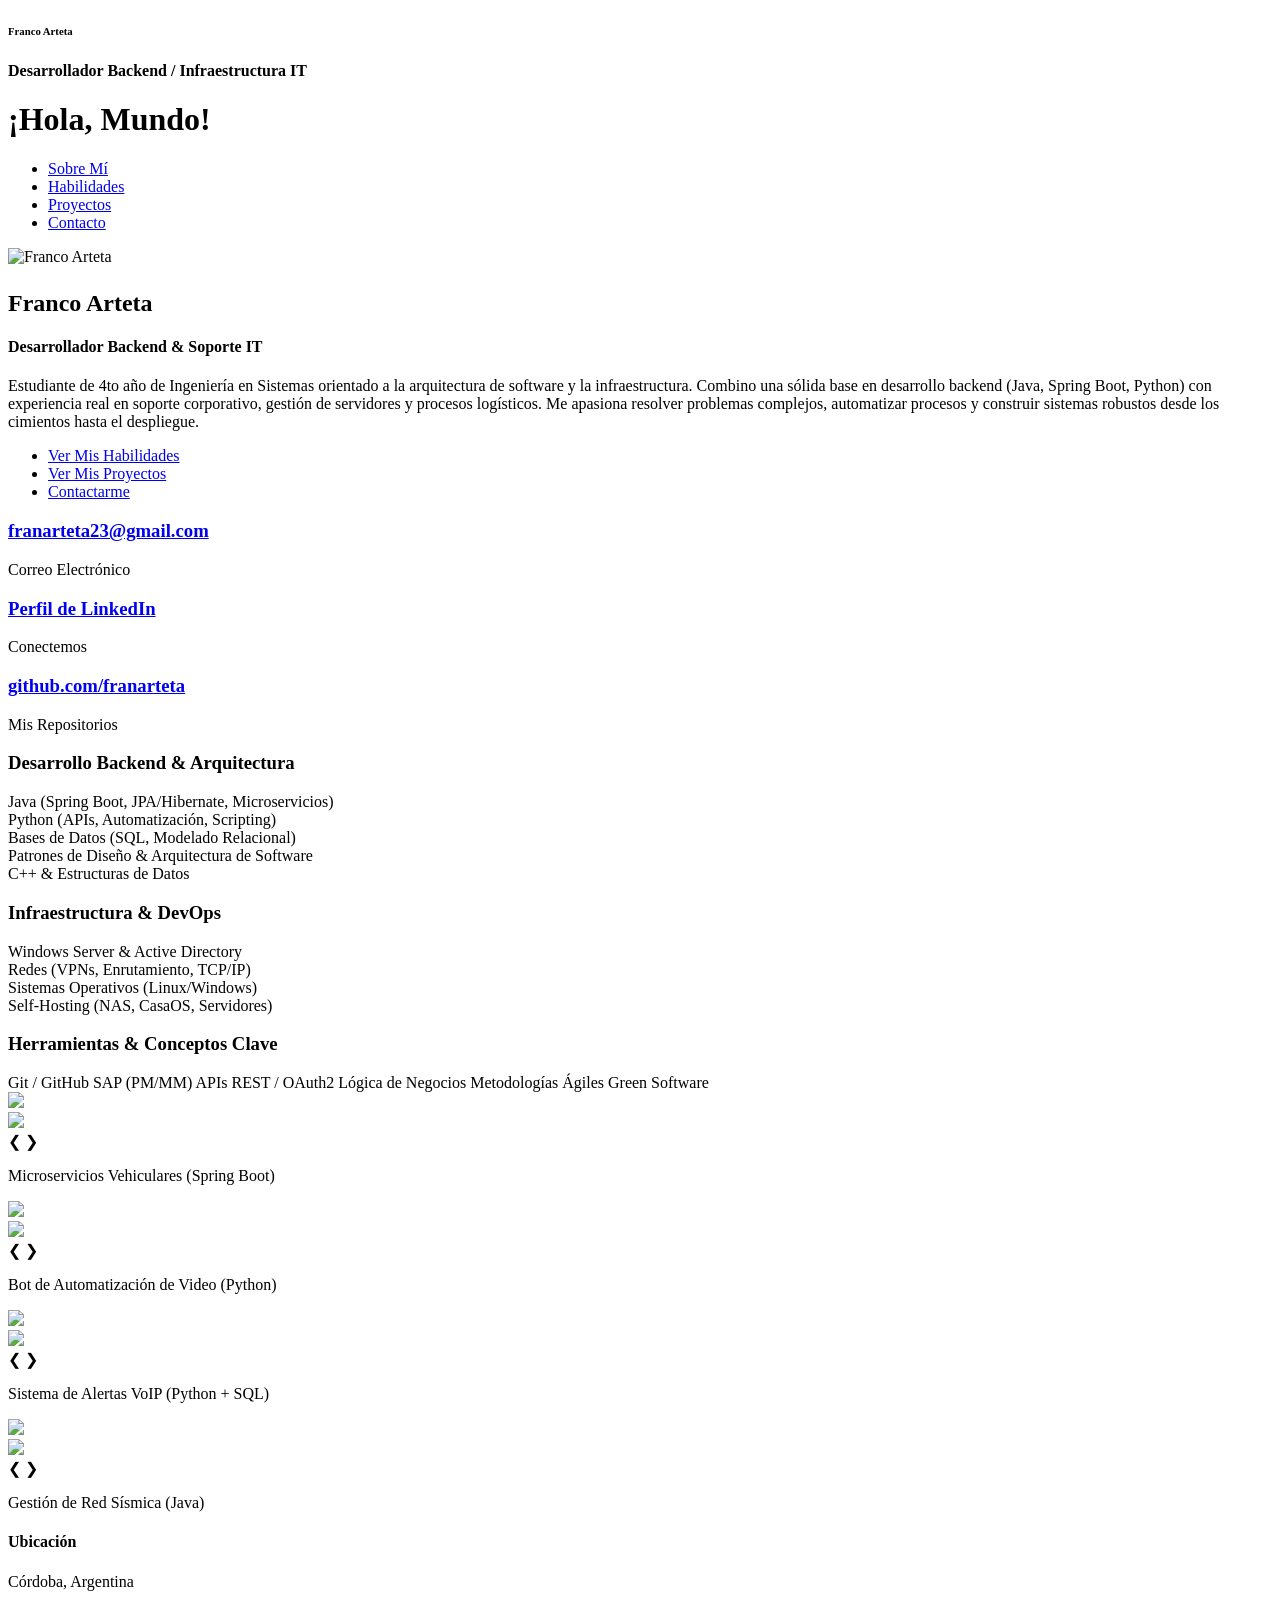
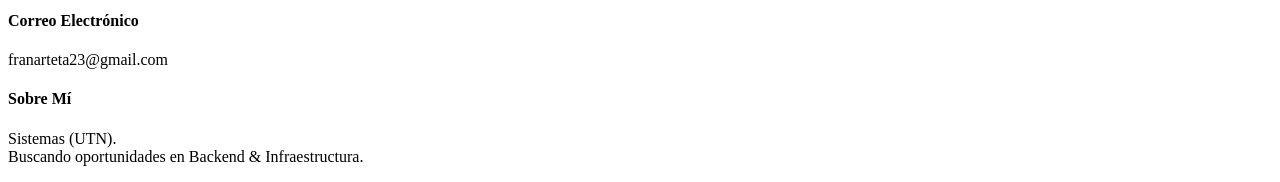
==== index.html @ 7a7f4687 "Fix HTML formatting and structure" ====
<!DOCTYPE html>
<html class="no-js" lang="es">

<head>
  <title> Franco Arteta | Desarrollador Backend & IT </title>

  <meta charset="utf-8">
  <meta http-equiv="X-UA-Compatible" content="IE=edge,chrome=1">
  <meta name="description" content="Portfolio de Franco Arteta - Desarrollador Backend & Infraestructura IT">
  <meta name="viewport" content="width=device-width">

  <link rel='shortcut icon' type='image/x-icon' href='favicon.ico' />
  <link rel="apple-touch-icon-precomposed" href="apple-touch-icon-precomposed.png">
  <link rel="apple-touch-icon-precomposed" href="apple-touch-icon-72x72-precomposed.png">
  <link rel="apple-touch-icon-precomposed" href="apple-touch-icon-114x114-precomposed.png">
  <link rel="apple-touch-icon-precomposed" href="apple-touch-icon-144x144-precomposed.png">
  <link href='https://fonts.googleapis.com/css?family=Sofia' rel='stylesheet'>
  <link href='https://fonts.googleapis.com/css?family=Amaranth' rel='stylesheet'>
  <link rel="stylesheet" href="css/normalize.min.css">
  <link rel="stylesheet" href="css/main.css">

  <script>document.write('<script src="js/vendor/jquery-1.10.1.min.js"><\/script>')</script>
  <script src="js/vendor/jquery.hashchange.min.js"></script>
  <script src="js/vendor/jquery.easytabs.min.js"></script>
  <script src="js/main.js"></script>

</head>

<body class="bg-fixed bg-1">
  <div class="main-container">
    <div class="main wrapper clearfix">

      <header id="header">
        <div id="logo">
          <h6>
            Franco Arteta
          </h6>
          <h4>
            Desarrollador Backend / Infraestructura IT
          </h4>
        </div>
      </header>

      <header id="header">
        <div id="helloworld">
          <h1>
            ¡Hola, Mundo!
          </h1>
        </div>
      </header>

      <div id="tab-container" class="tab-container">

        <ul class='etabs'>
          <li class='tab' id="tab-about">
            <a href="#about">
              <i class="icon-user"></i>
              <span>Sobre Mí</span>
            </a>
          </li>
          <li class='tab'>
            <a href="#resume">
              <i class="icon-file-text"></i>
              <span>Habilidades</span>
            </a>
          </li>
          <li class='tab'>
            <a href="#portfolio">
              <i class="icon-heart"></i>
              <span>Proyectos</span>
            </a>
          </li>
          <li class='tab'>
            <a href="#contact">
              <i class="icon-envelope"></i>
              <span>Contacto</span>
            </a>
          </li>
        </ul>

        <div id="tab-data-wrap">

          <div id="about">
            <section class="clearfix">
              <div class="g2">
                <div class="photo">
                  <img src="./images/my.jpg" alt="Franco Arteta">
                </div>
                <div class="info">
                  <h2>
                    <p></p>
                    Franco Arteta
                  </h2>
                  <h4>
                    Desarrollador Backend & Soporte IT
                  </h4>
                  <p>
                    Estudiante de 4to año de Ingeniería en Sistemas orientado a la arquitectura de software y la infraestructura. Combino una sólida base en desarrollo backend (Java, Spring Boot, Python) con experiencia real en soporte corporativo, gestión de servidores y procesos logísticos. Me apasiona resolver problemas complejos, automatizar procesos y construir sistemas robustos desde los cimientos hasta el despliegue.
                  </p>
                </div>
              </div>

              <div class="g1">
                <div class="main-links sidebar">
                  <ul>
                    <li><a href="#resume">Ver Mis Habilidades</a></li>
                    <li><a href="#portfolio">Ver Mis Proyectos</a></li>
                    <li><a href="#contact">Contactarme</a></li>
                  </ul>
                </div>
              </div>
              <div class="break"></div>
              
              <div class="contact-info">
                <div class="g1">
                  <div class="item-box clearfix">
                    <i class="icon-envelope"></i>
                    <div class="item-data">
                      <h3><a href="mailto:franarteta23@gmail.com">franarteta23@gmail.com</a></h3>
                      <p>Correo Electrónico</p>
                    </div>
                  </div>
                </div>
                <div class="g1">
                  <div class="item-box clearfix">
                    <i class="icon-linkedin"></i>
                    <div class="item-data">
                      <h3><a href="https://linkedin.com/in/TU_USUARIO_DE_LINKEDIN" target="_blank">Perfil de LinkedIn</a></h3>
                      <p>Conectemos</p>
                    </div>
                  </div>
                </div>
                <div class="g1">
                  <div class="item-box clearfix">
                    <i class="icon-github"></i>
                    <div class="item-data">
                      <h3><a href="https://github.com/franarteta" target="_blank">github.com/franarteta</a></h3>
                      <p>Mis Repositorios</p>
                    </div>
                  </div>
                </div>
              </div>
            </section>
          </div>

          <div id="resume">
            <section class="clearfix">
              <div class="g2">
                <h3>Desarrollo Backend & Arquitectura</h3>
                <div class="meter emerald"><span style="width: 90%"><span>Java (Spring Boot, JPA/Hibernate, Microservicios)</span></span></div>
                <div class="meter emerald"><span style="width: 85%"><span>Python (APIs, Automatización, Scripting)</span></span></div>
                <div class="meter emerald"><span style="width: 85%"><span>Bases de Datos (SQL, Modelado Relacional)</span></span></div>
                <div class="meter emerald"><span style="width: 75%"><span>Patrones de Diseño & Arquitectura de Software</span></span></div>
                <div class="meter emerald"><span style="width: 65%"><span>C++ & Estructuras de Datos</span></span></div>
                <div class="break"></div>
              </div>

              <div class="g1">
                <h3>Infraestructura & DevOps</h3>
                <div class="meter emerald"><span style="width: 85%"><span>Windows Server & Active Directory</span></span></div>
                <div class="meter emerald"><span style="width: 80%"><span>Redes (VPNs, Enrutamiento, TCP/IP)</span></span></div>
                <div class="meter emerald"><span style="width: 80%"><span>Sistemas Operativos (Linux/Windows)</span></span></div>
                <div class="meter emerald"><span style="width: 75%"><span>Self-Hosting (NAS, CasaOS, Servidores)</span></span></div>
              </div>

              <div class="g2">
                <h3>Herramientas & Conceptos Clave</h3>
                <span class="label label-info">Git / GitHub</span>
                <span class="label label-info">SAP (PM/MM)</span>
                <span class="label label-info">APIs REST / OAuth2</span>
                <span class="label label-info">Lógica de Negocios</span>
                <span class="label label-info">Metodologías Ágiles</span>
                <span class="label label-info">Green Software</span>
              </div>
            </section>
          </div>

          <div id="portfolio">
            <section class="clearfix">
              <div class="project-section" style="grid-template-columns: auto auto; grid-gap: 2rem;">
                
                <div class="project-container" style="max-width: 100%;">
                  <div class="slideshow-container" id="slideshow1">
                    <a href="LINK_A_TU_REPO_VEHICULAR" target="_blank">
                      <div class="mySlides1 fade">
                        <img src="./images/proyecto1_img1.jpg" style="width:100%">
                      </div>
                      <div class="mySlides1 fade">
                        <img src="./images/proyecto1_img2.jpg" style="width:100%">
                      </div>
                    </a>
                    <a class="prev" onclick="plusSlides(-1, 0)">&#10094;</a>
                    <a class="next" onclick="plusSlides(1, 0)">&#10095;</a>
                  </div>
                  <p class="project-title">Microservicios Vehiculares (Spring Boot)</p>
                </div>

                <div class="project-container" style="max-width: 100%;">
                  <div class="slideshow-container" id="slideshow2">
                    <a href="LINK_A_TU_REPO_BOT_VIDEOS" target="_blank">
                      <div class="mySlides2 fade">
                        <img src="./images/proyecto2_img1.jpg" style="width:100%">
                      </div>
                      <div class="mySlides2 fade">
                        <img src="./images/proyecto2_img2.jpg" style="width:100%">
                      </div>
                    </a>
                    <a class="prev" onclick="plusSlides(-1, 1)">&#10094;</a>
                    <a class="next" onclick="plusSlides(1, 1)">&#10095;</a>
                  </div>
                  <p class="project-title">Bot de Automatización de Video (Python)</p>
                </div>

                <div class="project-container" style="max-width: 100%;">
                  <div class="slideshow-container" id="slideshow3">
                    <a href="LINK_A_TU_REPO_VOIP" target="_blank">
                      <div class="mySlides3 fade">
                        <img src="./images/proyecto3_img1.jpg" style="width:100%">
                      </div>
                      <div class="mySlides3 fade">
                        <img src="./images/proyecto3_img2.jpg" style="width:100%">
                      </div>
                    </a>
                    <a class="prev" onclick="plusSlides(-1, 2)">&#10094;</a>
                    <a class="next" onclick="plusSlides(1, 2)">&#10095;</a>
                  </div>
                  <p class="project-title">Sistema de Alertas VoIP (Python + SQL)</p>
                </div>

                <div class="project-container" style="max-width: 100%;">
                  <div class="slideshow-container" id="slideshow4">
                    <a href="LINK_A_TU_REPO_SISMICO" target="_blank">
                      <div class="mySlides4 fade">
                        <img src="./images/proyecto4_img1.jpg" style="width:100%">
                      </div>
                      <div class="mySlides4 fade">
                        <img src="./images/proyecto4_img2.jpg" style="width:100%">
                      </div>
                    </a>
                    <a class="prev" onclick="plusSlides(-1, 3)">&#10094;</a>
                    <a class="next" onclick="plusSlides(1, 3)">&#10095;</a>
                  </div>
                  <p class="project-title">Gestión de Red Sísmica (Java)</p>
                </div>

              </div>
            </section>
          </div>

          <div id="contact">
            <section class="clearfix">
              <div class="g1">
                <div class="sny-icon-box">
                  <div class="sny-icon">
                    <i class="icon-globe"></i>
                  </div>
                  <div class="sny-icon-content">
                    <h4>Ubicación</h4>
                    <p>Córdoba, Argentina</p>
                  </div>
                </div>
              </div>
              <div class="g1">
                <div class="sny-icon-box">
                  <div class="sny-icon">
                    <i class="icon-phone"></i>
                  </div>
                  <div class="sny-icon-content">
                    <h4>Correo Electrónico</h4>
                    <p>franarteta23@gmail.com</p>
                  </div>
                </div>
              </div>
              <div class="g1">
                <div class="sny-icon-box">
                  <div class="sny-icon">
                    <i class="icon-user"></i>
                  </div>
                  <div class="sny-icon-content">
                    <h4>Sobre Mí</h4>
                    <p>Sistemas (UTN).<br/>Buscando oportunidades en Backend & Infraestructura.</p>
                  </div>
                </div>
              </div>
              <div class="break"></div>
            </section>
          </div>

        </div>
      </div>
</body>

</html>
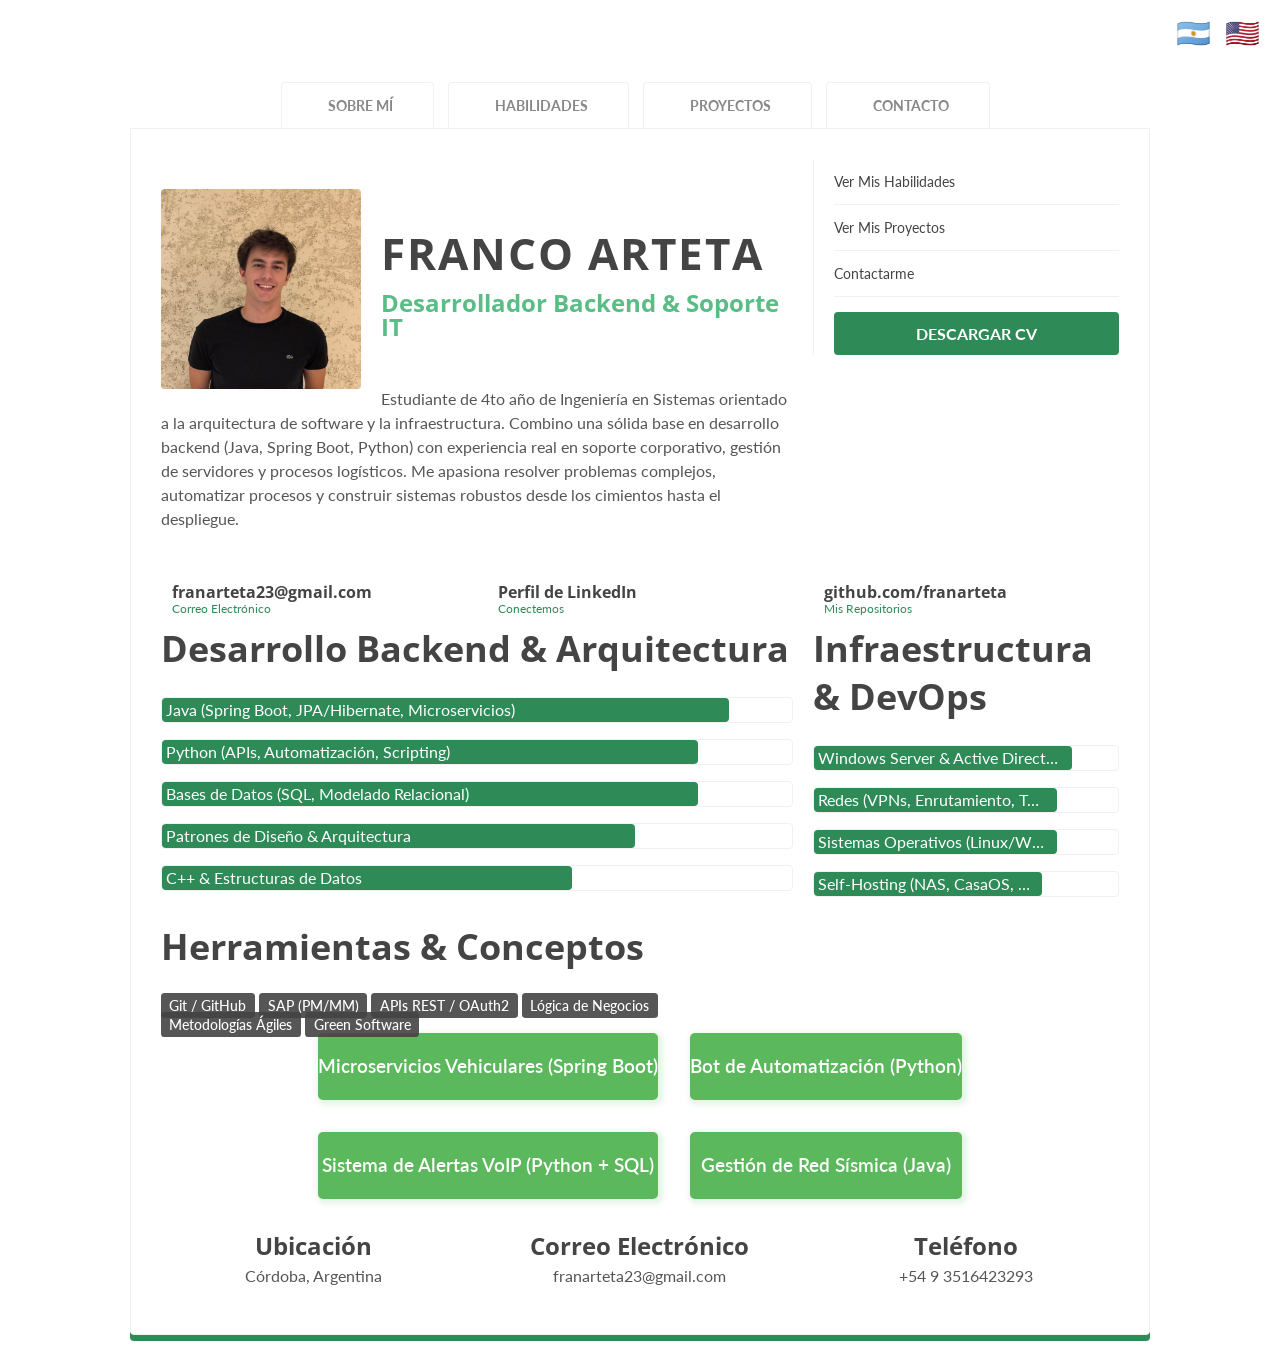
==== commit 03a0dcf8: "adding things" ====
--- a/index.html
+++ b/index.html
@@ -1,8 +1,8 @@
 <!DOCTYPE html>
-<html class="no-js" lang="es">
+<html class="no-js">
 
 <head>
-  <title> Franco Arteta | Desarrollador Backend & IT </title>
+  <title> Franco Arteta | Backend Developer </title>
 
   <meta charset="utf-8">
   <meta http-equiv="X-UA-Compatible" content="IE=edge,chrome=1">
@@ -10,10 +10,6 @@
   <meta name="viewport" content="width=device-width">
 
   <link rel='shortcut icon' type='image/x-icon' href='favicon.ico' />
-  <link rel="apple-touch-icon-precomposed" href="apple-touch-icon-precomposed.png">
-  <link rel="apple-touch-icon-precomposed" href="apple-touch-icon-72x72-precomposed.png">
-  <link rel="apple-touch-icon-precomposed" href="apple-touch-icon-114x114-precomposed.png">
-  <link rel="apple-touch-icon-precomposed" href="apple-touch-icon-144x144-precomposed.png">
   <link href='https://fonts.googleapis.com/css?family=Sofia' rel='stylesheet'>
   <link href='https://fonts.googleapis.com/css?family=Amaranth' rel='stylesheet'>
   <link rel="stylesheet" href="css/normalize.min.css">
@@ -24,19 +20,73 @@
   <script src="js/vendor/jquery.easytabs.min.js"></script>
   <script src="js/main.js"></script>
 
+  <style>
+    /* Ocultar el idioma inactivo */
+    .lang-en .es { display: none !important; }
+    .lang-es .en { display: none !important; }
+    
+    /* Selector de Idioma */
+    .lang-switcher {
+      position: absolute;
+      top: 15px;
+      right: 20px;
+      z-index: 1000;
+    }
+    .lang-switcher button {
+      background: none;
+      border: none;
+      font-size: 28px;
+      cursor: pointer;
+      margin-left: 10px;
+      transition: transform 0.2s;
+    }
+    .lang-switcher button:hover { transform: scale(1.2); }
+
+    /* Arreglo para textos largos en las barras de progreso */
+    .meter { height: 26px; }
+    .meter > span > span {
+      display: block;
+      white-space: nowrap;
+      overflow: hidden;
+      text-overflow: ellipsis;
+      padding-right: 10px;
+      line-height: 1.5;
+    }
+
+    /* Botón Descargar CV */
+    .btn-cv {
+      display: block;
+      background-color: #2E8B57;
+      color: white !important;
+      text-align: center;
+      padding: 12px;
+      margin-top: 15px;
+      border-radius: 4px;
+      font-weight: bold;
+      text-transform: uppercase;
+      text-decoration: none;
+      transition: background-color 0.3s;
+    }
+    .btn-cv:hover { background-color: #1f613c; }
+  </style>
 </head>
 
-<body class="bg-fixed bg-1">
+<body class="bg-fixed bg-1 lang-es">
+  
+  <div class="lang-switcher">
+    <button onclick="setLang('es')" title="Español">🇦🇷</button>
+    <button onclick="setLang('en')" title="English">🇺🇸</button>
+  </div>
+
   <div class="main-container">
     <div class="main wrapper clearfix">
 
       <header id="header">
         <div id="logo">
-          <h6>
-            Franco Arteta
-          </h6>
+          <h6>Franco Arteta</h6>
           <h4>
-            Desarrollador Backend / Infraestructura IT
+            <span class="es">Desarrollador Backend / Infraestructura IT</span>
+            <span class="en">Backend Developer / IT Infrastructure</span>
           </h4>
         </div>
       </header>
@@ -44,42 +94,37 @@
       <header id="header">
         <div id="helloworld">
           <h1>
-            ¡Hola, Mundo!
+            <span class="es">¡Hola, Mundo!</span>
+            <span class="en">Hello, World!</span>
           </h1>
         </div>
       </header>
 
       <div id="tab-container" class="tab-container">
-
         <ul class='etabs'>
           <li class='tab' id="tab-about">
-            <a href="#about">
-              <i class="icon-user"></i>
-              <span>Sobre Mí</span>
+            <a href="#about"><i class="icon-user"></i> 
+              <span class="es">Sobre Mí</span><span class="en">About Me</span>
             </a>
           </li>
           <li class='tab'>
-            <a href="#resume">
-              <i class="icon-file-text"></i>
-              <span>Habilidades</span>
+            <a href="#resume"><i class="icon-file-text"></i> 
+              <span class="es">Habilidades</span><span class="en">Skills</span>
             </a>
           </li>
           <li class='tab'>
-            <a href="#portfolio">
-              <i class="icon-heart"></i>
-              <span>Proyectos</span>
+            <a href="#portfolio"><i class="icon-heart"></i> 
+              <span class="es">Proyectos</span><span class="en">Projects</span>
             </a>
           </li>
           <li class='tab'>
-            <a href="#contact">
-              <i class="icon-envelope"></i>
-              <span>Contacto</span>
+            <a href="#contact"><i class="icon-envelope"></i> 
+              <span class="es">Contacto</span><span class="en">Contact</span>
             </a>
           </li>
         </ul>
 
         <div id="tab-data-wrap">
-
           <div id="about">
             <section class="clearfix">
               <div class="g2">
@@ -87,26 +132,29 @@
                   <img src="./images/my.jpg" alt="Franco Arteta">
                 </div>
                 <div class="info">
-                  <h2>
-                    <p></p>
-                    Franco Arteta
-                  </h2>
+                  <h2><p></p>Franco Arteta</h2>
                   <h4>
-                    Desarrollador Backend & Soporte IT
+                    <span class="es">Desarrollador Backend & Soporte IT</span>
+                    <span class="en">Backend Developer & IT Support</span>
                   </h4>
-                  <p>
-                    Estudiante de 4to año de Ingeniería en Sistemas orientado a la arquitectura de software y la infraestructura. Combino una sólida base en desarrollo backend (Java, Spring Boot, Python) con experiencia real en soporte corporativo, gestión de servidores y procesos logísticos. Me apasiona resolver problemas complejos, automatizar procesos y construir sistemas robustos desde los cimientos hasta el despliegue.
-                  </p>
+                  <p class="es">Estudiante de 4to año de Ingeniería en Sistemas orientado a la arquitectura de software y la infraestructura. Combino una sólida base en desarrollo backend (Java, Spring Boot, Python) con experiencia real en soporte corporativo, gestión de servidores y procesos logísticos. Me apasiona resolver problemas complejos, automatizar procesos y construir sistemas robustos desde los cimientos hasta el despliegue.</p>
+                  <p class="en">4th-year Information Systems Engineering student focused on software architecture and infrastructure. I combine a solid foundation in backend development (Java, Spring Boot, Python) with real-world experience in corporate support, server management, and logistics processes. I am passionate about solving complex problems, automating workflows, and building robust systems from the ground up to deployment.</p>
                 </div>
               </div>
 
               <div class="g1">
                 <div class="main-links sidebar">
                   <ul>
-                    <li><a href="#resume">Ver Mis Habilidades</a></li>
-                    <li><a href="#portfolio">Ver Mis Proyectos</a></li>
-                    <li><a href="#contact">Contactarme</a></li>
+                    <li><a href="#resume"><span class="es">Ver Mis Habilidades</span><span class="en">View My Skills</span></a></li>
+                    <li><a href="#portfolio"><span class="es">Ver Mis Proyectos</span><span class="en">View My Projects</span></a></li>
+                    <li><a href="#contact"><span class="es">Contactarme</span><span class="en">Contact Me</span></a></li>
                   </ul>
+                  <a href="./CV_Franco_Arteta_Spanish.pdf" target="_blank" class="btn-cv es">
+                    Descargar CV
+                  </a>
+                  <a href="./CV_Franco_Arteta_English.pdf" target="_blank" class="btn-cv en">
+                    Download CV
+                  </a>
                 </div>
               </div>
               <div class="break"></div>
@@ -117,7 +165,7 @@
                     <i class="icon-envelope"></i>
                     <div class="item-data">
                       <h3><a href="mailto:franarteta23@gmail.com">franarteta23@gmail.com</a></h3>
-                      <p>Correo Electrónico</p>
+                      <p><span class="es">Correo Electrónico</span><span class="en">Email Address</span></p>
                     </div>
                   </div>
                 </div>
@@ -125,8 +173,8 @@
                   <div class="item-box clearfix">
                     <i class="icon-linkedin"></i>
                     <div class="item-data">
-                      <h3><a href="https://linkedin.com/in/TU_USUARIO_DE_LINKEDIN" target="_blank">Perfil de LinkedIn</a></h3>
-                      <p>Conectemos</p>
+                      <h3><a href="https://www.linkedin.com/in/franco-mart%C3%ADn-arteta-42b409326/" target="_blank"><span class="es">Perfil de LinkedIn</span><span class="en">LinkedIn Profile</span></a></h3>
+                      <p><span class="es">Conectemos</span><span class="en">Let's Connect</span></p>
                     </div>
                   </div>
                 </div>
@@ -135,7 +183,7 @@
                     <i class="icon-github"></i>
                     <div class="item-data">
                       <h3><a href="https://github.com/franarteta" target="_blank">github.com/franarteta</a></h3>
-                      <p>Mis Repositorios</p>
+                      <p><span class="es">Mis Repositorios</span><span class="en">My Repositories</span></p>
                     </div>
                   </div>
                 </div>
@@ -146,30 +194,30 @@
           <div id="resume">
             <section class="clearfix">
               <div class="g2">
-                <h3>Desarrollo Backend & Arquitectura</h3>
+                <h3><span class="es">Desarrollo Backend & Arquitectura</span><span class="en">Backend Dev & Architecture</span></h3>
                 <div class="meter emerald"><span style="width: 90%"><span>Java (Spring Boot, JPA/Hibernate, Microservicios)</span></span></div>
                 <div class="meter emerald"><span style="width: 85%"><span>Python (APIs, Automatización, Scripting)</span></span></div>
-                <div class="meter emerald"><span style="width: 85%"><span>Bases de Datos (SQL, Modelado Relacional)</span></span></div>
-                <div class="meter emerald"><span style="width: 75%"><span>Patrones de Diseño & Arquitectura de Software</span></span></div>
-                <div class="meter emerald"><span style="width: 65%"><span>C++ & Estructuras de Datos</span></span></div>
+                <div class="meter emerald"><span style="width: 85%"><span><span class="es">Bases de Datos (SQL, Modelado Relacional)</span><span class="en">Databases (SQL, Relational Modeling)</span></span></span></div>
+                <div class="meter emerald"><span style="width: 75%"><span><span class="es">Patrones de Diseño & Arquitectura</span><span class="en">Design Patterns & Architecture</span></span></span></div>
+                <div class="meter emerald"><span style="width: 65%"><span><span class="es">C++ & Estructuras de Datos</span><span class="en">C++ & Data Structures</span></span></span></div>
                 <div class="break"></div>
               </div>
 
               <div class="g1">
-                <h3>Infraestructura & DevOps</h3>
+                <h3><span class="es">Infraestructura & DevOps</span><span class="en">Infrastructure & DevOps</span></h3>
                 <div class="meter emerald"><span style="width: 85%"><span>Windows Server & Active Directory</span></span></div>
-                <div class="meter emerald"><span style="width: 80%"><span>Redes (VPNs, Enrutamiento, TCP/IP)</span></span></div>
-                <div class="meter emerald"><span style="width: 80%"><span>Sistemas Operativos (Linux/Windows)</span></span></div>
-                <div class="meter emerald"><span style="width: 75%"><span>Self-Hosting (NAS, CasaOS, Servidores)</span></span></div>
+                <div class="meter emerald"><span style="width: 80%"><span><span class="es">Redes (VPNs, Enrutamiento, TCP/IP)</span><span class="en">Networks (VPNs, Routing, TCP/IP)</span></span></span></div>
+                <div class="meter emerald"><span style="width: 80%"><span><span class="es">Sistemas Operativos (Linux/Windows)</span><span class="en">Operating Systems (Linux/Windows)</span></span></span></div>
+                <div class="meter emerald"><span style="width: 75%"><span>Self-Hosting (NAS, CasaOS, Servers)</span></span></div>
               </div>
 
               <div class="g2">
-                <h3>Herramientas & Conceptos Clave</h3>
+                <h3><span class="es">Herramientas & Conceptos</span><span class="en">Tools & Core Concepts</span></h3>
                 <span class="label label-info">Git / GitHub</span>
                 <span class="label label-info">SAP (PM/MM)</span>
                 <span class="label label-info">APIs REST / OAuth2</span>
-                <span class="label label-info">Lógica de Negocios</span>
-                <span class="label label-info">Metodologías Ágiles</span>
+                <span class="label label-info"><span class="es">Lógica de Negocios</span><span class="en">Business Logic</span></span>
+                <span class="label label-info"><span class="es">Metodologías Ágiles</span><span class="en">Agile Methods</span></span>
                 <span class="label label-info">Green Software</span>
               </div>
             </section>
@@ -182,65 +230,37 @@
                 <div class="project-container" style="max-width: 100%;">
                   <div class="slideshow-container" id="slideshow1">
                     <a href="LINK_A_TU_REPO_VEHICULAR" target="_blank">
-                      <div class="mySlides1 fade">
-                        <img src="./images/proyecto1_img1.jpg" style="width:100%">
-                      </div>
-                      <div class="mySlides1 fade">
-                        <img src="./images/proyecto1_img2.jpg" style="width:100%">
-                      </div>
+                      <div class="mySlides1 fade"><img src="./images/floor.jpg" style="width:100%"></div>
                     </a>
-                    <a class="prev" onclick="plusSlides(-1, 0)">&#10094;</a>
-                    <a class="next" onclick="plusSlides(1, 0)">&#10095;</a>
-                  </div>
-                  <p class="project-title">Microservicios Vehiculares (Spring Boot)</p>
+                  </div>
+                  <p class="project-title"><span class="es">Microservicios Vehiculares (Spring Boot)</span><span class="en">Vehicle Microservices (Spring Boot)</span></p>
                 </div>
 
                 <div class="project-container" style="max-width: 100%;">
                   <div class="slideshow-container" id="slideshow2">
                     <a href="LINK_A_TU_REPO_BOT_VIDEOS" target="_blank">
-                      <div class="mySlides2 fade">
-                        <img src="./images/proyecto2_img1.jpg" style="width:100%">
-                      </div>
-                      <div class="mySlides2 fade">
-                        <img src="./images/proyecto2_img2.jpg" style="width:100%">
-                      </div>
+                      <div class="mySlides2 fade"><img src="https://images.unsplash.com/photo-1526374965328-7f61d4dc18c5?q=80&w=1080&auto=format&fit=crop" style="width:100%" alt="Python API Image"></div>
                     </a>
-                    <a class="prev" onclick="plusSlides(-1, 1)">&#10094;</a>
-                    <a class="next" onclick="plusSlides(1, 1)">&#10095;</a>
-                  </div>
-                  <p class="project-title">Bot de Automatización de Video (Python)</p>
+                  </div>
+                  <p class="project-title"><span class="es">Bot de Automatización (Python)</span><span class="en">Video Automation Bot (Python)</span></p>
                 </div>
 
                 <div class="project-container" style="max-width: 100%;">
                   <div class="slideshow-container" id="slideshow3">
                     <a href="LINK_A_TU_REPO_VOIP" target="_blank">
-                      <div class="mySlides3 fade">
-                        <img src="./images/proyecto3_img1.jpg" style="width:100%">
-                      </div>
-                      <div class="mySlides3 fade">
-                        <img src="./images/proyecto3_img2.jpg" style="width:100%">
-                      </div>
+                      <div class="mySlides3 fade"><img src="./images/floor.jpg" style="width:100%"></div>
                     </a>
-                    <a class="prev" onclick="plusSlides(-1, 2)">&#10094;</a>
-                    <a class="next" onclick="plusSlides(1, 2)">&#10095;</a>
-                  </div>
-                  <p class="project-title">Sistema de Alertas VoIP (Python + SQL)</p>
+                  </div>
+                  <p class="project-title"><span class="es">Sistema de Alertas VoIP (Python + SQL)</span><span class="en">VoIP Alert System (Python + SQL)</span></p>
                 </div>
 
                 <div class="project-container" style="max-width: 100%;">
                   <div class="slideshow-container" id="slideshow4">
                     <a href="LINK_A_TU_REPO_SISMICO" target="_blank">
-                      <div class="mySlides4 fade">
-                        <img src="./images/proyecto4_img1.jpg" style="width:100%">
-                      </div>
-                      <div class="mySlides4 fade">
-                        <img src="./images/proyecto4_img2.jpg" style="width:100%">
-                      </div>
+                      <div class="mySlides4 fade"><img src="./images/floor.jpg" style="width:100%"></div>
                     </a>
-                    <a class="prev" onclick="plusSlides(-1, 3)">&#10094;</a>
-                    <a class="next" onclick="plusSlides(1, 3)">&#10095;</a>
-                  </div>
-                  <p class="project-title">Gestión de Red Sísmica (Java)</p>
+                  </div>
+                  <p class="project-title"><span class="es">Gestión de Red Sísmica (Java)</span><span class="en">Seismic Network Management (Java)</span></p>
                 </div>
 
               </div>
@@ -251,34 +271,28 @@
             <section class="clearfix">
               <div class="g1">
                 <div class="sny-icon-box">
-                  <div class="sny-icon">
-                    <i class="icon-globe"></i>
-                  </div>
+                  <div class="sny-icon"><i class="icon-globe"></i></div>
                   <div class="sny-icon-content">
-                    <h4>Ubicación</h4>
+                    <h4><span class="es">Ubicación</span><span class="en">Location</span></h4>
                     <p>Córdoba, Argentina</p>
                   </div>
                 </div>
               </div>
               <div class="g1">
                 <div class="sny-icon-box">
-                  <div class="sny-icon">
-                    <i class="icon-phone"></i>
-                  </div>
+                  <div class="sny-icon"><i class="icon-envelope"></i></div>
                   <div class="sny-icon-content">
-                    <h4>Correo Electrónico</h4>
+                    <h4><span class="es">Correo Electrónico</span><span class="en">Email</span></h4>
                     <p>franarteta23@gmail.com</p>
                   </div>
                 </div>
               </div>
               <div class="g1">
                 <div class="sny-icon-box">
-                  <div class="sny-icon">
-                    <i class="icon-user"></i>
-                  </div>
+                  <div class="sny-icon"><i class="icon-phone"></i></div>
                   <div class="sny-icon-content">
-                    <h4>Sobre Mí</h4>
-                    <p>Sistemas (UTN).<br/>Buscando oportunidades en Backend & Infraestructura.</p>
+                    <h4><span class="es">Teléfono</span><span class="en">Phone</span></h4>
+                    <p>+54 9 3516423293</p>
                   </div>
                 </div>
               </div>
@@ -288,7 +302,14 @@
 
         </div>
       </div>
+    </div>
+  </div>
+
+  <script>
+    function setLang(lang) {
+      document.body.classList.remove('lang-es', 'lang-en');
+      document.body.classList.add('lang-' + lang);
+    }
+  </script>
 </body>
-
-</html>
-
+</html>
--- a/css/main.css
+++ b/css/main.css
@@ -0,0 +1,1342 @@
+@import url(http://fonts.googleapis.com/css?family=Open+Sans:400,700);
+@import url(http://fonts.googleapis.com/css?family=Lato:400,700);
+
+*, *:before, *:after {
+  -moz-box-sizing: border-box;
+  -webkit-box-sizing: border-box;
+  box-sizing: border-box;
+  margin: 0;
+  padding: 0;
+}
+
+/* HTML5 DECLARATIONS */
+article, aside, details, figcaption, figure, footer, header, hgroup, menu, nav, section, dialog {
+  display: block
+}
+
+audio[controls], canvas, video {
+  display: inline-block;
+  *display: inline;
+  zoom: 1
+}
+
+/* BASE */
+html {
+  height: 100%;
+  font-size: 100%;
+  overflow-y: scroll;
+  -webkit-text-size-adjust: 100%
+}
+
+/* Force scrollbar in non-IE and Remove iOS text size adjust without disabling user zoom */
+body {
+  margin: 0;
+  min-height: 100%;
+  -webkit-font-smoothing: antialiased;
+  text-rendering: optimizeLegibility;
+  color: #666
+}
+
+/* Improve default text rendering, handling of kerning pairs and ligatures */
+/* DEFAULT FONT SETTINGS */
+/* 16px base font size with 150% (24px) friendly, unitless line height and margin for vertical rhythm */
+/* Font-size percentage is based on 16px browser default size */
+body, button, input, select, textarea {
+  font: 100% 'Lato', sans-serif;
+  *font-size: 1em;
+  color: #555
+}
+
+/* IE7 and older can't resize px based text */
+p, blockquote, q, pre, address, hr, code, samp, dl, ol, ul, form, table, fieldset, menu, img {
+  margin: 0 0 1.5em;
+  padding: 0
+}
+
+/* TYPOGRAPHY */
+/* Composed to a scale of 12px, 14px, 16px, 18px, 21px, 24px, 36px, 48px, 60px and 72px */
+h1, h2, h3, h4, h5, h6 {
+  font-family: 'Open Sans', sans-serif;
+  color: #444;
+}
+
+h1 {
+  margin: 0;
+  font-size: 4.75em;
+  line-height: 1.2em;
+  margin-bottom: 0.4em
+}
+
+/* 60px / 72px */
+h2 {
+  margin: 0;
+  font-size: 2.75em;
+  line-height: 1.3em;
+  margin-bottom: 0.5em
+}
+
+/* 48px / 48px */
+h3 {
+  margin: 0;
+  font-size: 2.25em;
+  line-height: 1.3333333333333333333333333333333em;
+  margin-bottom: 0.6667em
+}
+
+/* 36px / 48px */
+h4 {
+  margin: 0;
+  font-size: 1.5em;
+  line-height: 1em;
+  margin-bottom: 1em
+}
+
+/* 24px / 24px */
+h5 {
+  margin: 0;
+  font-size: 1.3125em;
+  line-height: 1.1428571428571428571428571428571em;
+  margin-bottom: 1.1428571428571428571428571428571em
+}
+
+/* 21px / 24px */
+h6 {
+  margin: 0;
+  font-size: 2.75em;
+  line-height: 1.2em;
+  margin-bottom: 0.4em
+}
+
+/* 18px / 24px */
+h7 {
+  margin: 0;
+  font-size: 0.5em;
+  line-height: 1.3em;
+  margin-bottom: 0.5em
+}
+
+p, ul, blockquote, pre, th, label {
+  margin: 0;
+  font-size: 1em;
+  line-height: 1.5em;
+  margin-bottom: 1.5em
+}
+
+/* 16px / 24px */
+small, p.small {
+  margin: 0;
+  font-size: 0.875em;
+  line-height: 1.7142857142857142857142857142857em;
+  margin-bottom: 1.7142857142857142857142857142857em
+}
+
+/* 14px / 24px */
+/* CODE */
+pre {
+  white-space: pre;
+  white-space: pre-wrap;
+  word-wrap: break-word
+}
+
+/* Allow line wrapping of 'pre' */
+pre, code, kbd, samp {
+  font-size: 1em;
+  line-height: 1.5em;
+  margin-bottom: 1.5em;
+  font-family: Menlo, Consolas, 'DejaVu Sans Mono', Monaco, monospace
+}
+
+/* TABLES */
+table {
+  border-collapse: collapse;
+  border-spacing: 0;
+  margin-bottom: 1.5em;
+  display: flex;
+  margin-left: 105px;
+}
+
+th {
+  text-align: left
+}
+
+th {
+  padding: 800px;
+  border-bottom: 0 solid #333
+}
+
+/* FORMS */
+form {
+  margin: 0
+}
+
+fieldset {
+  border: 0;
+  padding: 0
+}
+
+textarea {
+  overflow: auto;
+  vertical-align: top
+}
+
+legend {
+  *margin-left: -.75em
+}
+
+button, input, select, textarea {
+  vertical-align: baseline;
+  *vertical-align: middle
+}
+
+/* IE7 and older */
+button, input {
+  line-height: normal;
+  *overflow: visible
+}
+
+button, input[type="button"], input[type="reset"], input[type="submit"] {
+  cursor: pointer;
+  -webkit-appearance: button
+}
+
+input[type="checkbox"], input[type="radio"] {
+  box-sizing: border-box
+}
+
+input[type="search"] {
+  -webkit-appearance: textfield;
+  -moz-box-sizing: content-box;
+  -webkit-box-sizing: content-box;
+  box-sizing: content-box
+}
+
+input[type="search"]::-webkit-search-decoration {
+  -webkit-appearance: none
+}
+
+button::-moz-focus-inner, input::-moz-focus-inner {
+  border: 0;
+  padding: 0
+}
+
+/* QUOTES */
+blockquote, q {
+  quotes: none
+}
+
+blockquote:before, blockquote:after, q:before, q:after {
+  content: '';
+  content: none
+}
+
+blockquote, q, cite {
+  font-style: italic
+}
+
+blockquote {
+  padding-left: 1.5em;
+  border-left: 3px solid #ccc
+}
+
+blockquote>p {
+  padding: 0
+}
+
+/* LISTS */
+ul, ol {
+  list-style-position: inside;
+  padding: 0
+}
+
+li ul, li ol {
+  margin: 0 1.5em
+}
+
+dl dd {
+  margin-left: 1.5em
+}
+
+dt {
+  font-family: Futura, "Century Gothic", AppleGothic, sans-serif
+}
+
+/* HYPERLINKS */
+a {
+  text-decoration: none;
+  color: #444;
+  -webkit-transition: color 0.1s linear, border 0.1s linear, opacity 0.1s linear, background-color 0.1s linear;
+  -moz-transition: color 0.1s linear, border 0.1s linear, opacity 0.1s linear, background-color 0.1s linear;
+  -ms-transition: color 0.1s linear, border 0.1s linear, opacity 0.1s linear, background-color 0.1s linear;
+  -o-transition: color 0.1s linear, border 0.1s linear, opacity 0.1s linear, background-color 0.1s linear;
+  transition: color 0.1s linear, border 0.1s linear, opacity 0.1s linear, background-color 0.1s linear;
+}
+
+a:hover, a:focus, a:active {
+  text-decoration: none;
+  border: none;
+  color: #2E8B57;
+}
+
+/* MEDIA */
+figure {
+  margin: 0
+}
+
+img, object, embed, video {
+  max-width: 100%;
+  _width: 100%
+}
+
+/* Fluid images */
+img {
+  border: 0;
+  -ms-interpolation-mode: bicubic
+}
+
+/* Improve IE's resizing of images */
+svg:not(:root) {
+  overflow: hidden
+}
+
+/* Correct IE9 overflow */
+/* ABBREVIATION */
+abbr[title], dfn[title] {
+  border-bottom: 1px dotted #333;
+  cursor: help
+}
+
+/* MARKED/INSERTED/DELETED AND SELECTED TEXT */
+ins, mark {
+  text-decoration: none
+}
+
+mark {
+  background: #c47529
+}
+
+ins {
+  background: #d49855
+}
+
+del {
+  text-decoration: line-through
+}
+
+::-moz-selection {
+  background: #2E8B57;
+  color: #fff;
+  text-shadow: none
+}
+
+/* selected text */
+::selection {
+  background: #2E8B57;
+  color: #fff;
+  text-shadow: none
+}
+
+/* selected text */
+/* OTHERS */
+strong, b, dt {
+  font-weight: bold
+}
+
+dfn {
+  font-style: italic
+}
+
+var, address {
+  font-style: normal
+}
+
+sub, sup {
+  font-size: 75%;
+  line-height: 0;
+  position: relative;
+  vertical-align: baseline
+}
+
+/* Position 'sub' and 'sup' without affecting line-height */
+sup {
+  top: -0.5em
+}
+
+/* Move superscripted text up */
+sub {
+  bottom: -0.25em
+}
+
+/* Move subscripted text down */
+span.amp {
+  font-family: Adobe Caslon Pro, Baskerville, "Goudy Old Style", "Palatino", "Palatino Linotype", "Book Antiqua", Georgia, "Times New Roman", Times, serif;
+  font-style: italic;
+  font-size: 110%;
+  line-height: 0;
+  position: relative;
+  vertical-align: baseline
+}
+
+/* Best available ampersand */
+/* MICRO CLEARFIX HACK */
+.cf:before, .cf:after {
+  content: "";
+  display: table
+}
+
+/* For modern browsers */
+.cf:after {
+  clear: both
+}
+
+.cf {
+  zoom: 1
+}
+
+/* For IE 6/7 (trigger hasLayout) */
+/* DEFAULT MOBILE STYLE */
+body {
+  width: 92%;
+  margin: 0 auto
+}
+
+/* Center page without wrapper */
+/* column grid */
+.g1, .g2, .g3 {
+  display: block;
+  position: relative;
+  margin-left: 1%;
+  margin-right: 1%
+}
+
+/* 1 column grid */
+.g1, .g2, .g3 {
+  width: 98.0%
+}
+
+/* Wrapper */
+.main {
+  padding-top: 50px;
+  max-width: 1020px;
+}
+
+.wrapper {
+  margin: 0 auto;
+}
+
+/* Utility */
+.chromeframe {
+  margin: 0.2em 0;
+  background: #ccc;
+  color: #000;
+  padding: 0.2em 0;
+}
+
+.clear {
+  clear: both;
+}
+
+.bg-fixed {
+  background-repeat: no-repeat;
+  background-attachment: fixed;
+  background-position: center center;
+  -webkit-background-size: cover;
+  -moz-background-size: cover;
+  -o-background-size: cover;
+  background-size: cover;
+}
+
+.clearfix:after {
+  content: ".";
+  visibility: hidden;
+  display: block;
+  height: 0;
+  clear: both;
+}
+
+.no-list {
+  margin: 0px;
+  padding: 0px;
+  list-style: none;
+}
+
+.break {
+  padding-bottom: 1em;
+  clear: both;
+}
+
+/* Backgrounds */
+.bg-1 {
+  background-image: url('../images/floor.jpg');
+}
+
+/* Header */
+#header {
+  margin-bottom: 2em;
+}
+
+#header #logo {
+  text-align: center;
+  display: none;
+}
+
+#header #helloworld {
+  text-align: center;
+  display: none;
+}
+
+#header h4 {
+  margin-bottom: 0px;
+}
+
+#header .visible {
+  opacity: 1;
+}
+
+/* Tabs */
+.etabs {
+  margin: 0;
+  padding: 0px;
+  text-align: center;
+}
+
+.etabs li span {
+  display: none;
+}
+
+#tab-data-wrap {
+  padding: 30px 20px;
+  background: #fff;
+  border: 1px solid #f1f1f1;
+  box-shadow: 0px 6px #2E8B57;
+  border-radius: 0px 0px 4px 4px;
+}
+
+.tab {
+  display: inline-block;
+  zoom: 1;
+  *display: inline;
+  background: #fff;
+  border: solid 1px #f1f1f1;
+  border-bottom: 0px;
+  border-radius: 4px 4px 0 0;
+  -moz-border-radius: 4px 4px 0 0;
+  -webkit-border-radius: 4px 4px 0 0;
+  margin-right: 10px;
+}
+
+.tab a {
+  font-weight: bold;
+  text-transform: uppercase;
+  font-size: 14px;
+  display: block;
+  padding: 2px 10px;
+  outline: none;
+  color: #888;
+  text-decoration: none;
+}
+
+.tab a:hover {
+  text-decoration: none;
+}
+
+.tab.active {
+  background: #fff;
+  position: relative;
+  top: 1px;
+  border-color: #f1f1f1;
+  border-bottom: none;
+}
+
+.tab a.active {
+  padding-top: 10px;
+  color: #2E8B57;
+}
+
+.tab a i {
+  font-size: 16px;
+  margin-right: 0px;
+}
+
+
+/* Photo */
+.photo {
+  float: left;
+  height: 200px;
+  width: 200px;
+  margin-right: 20px;
+  margin-top: 30px;
+  overflow: hidden;
+}
+
+.photo img {
+  -webkit-border-radius: 4px;
+  -moz-border-radius: 4px;
+  border-radius: 4px;
+  width: 100%;
+}
+
+.info h1, #header h1 {
+  text-transform: uppercase;
+  letter-spacing: 2px;
+  margin-bottom: .3em;
+  color: #fff;
+}
+
+.info h2, #header h2 {
+  text-transform: uppercase;
+  letter-spacing: 2px;
+  margin-bottom: .2em;
+  margin-top: 0.5em;
+}
+
+.info h4, #header h4 {
+  color: #59BD85;
+  margin-bottom: 2em;
+}
+
+.info h6, #header h6 {
+  text-transform: uppercase;
+  letter-spacing: 2px;
+  margin-bottom: .3em;
+  color: #fff;
+}
+
+.info h7, #header h7 {
+  text-transform: uppercase;
+  letter-spacing: 2px;
+  margin-bottom: .2em;
+  margin-top: 0.5em;
+  color: #fff;
+}
+
+/* Contact */
+
+.main-links ul {
+  list-style: none outside none;
+  margin: 0;
+  padding: 0;
+}
+
+.main-links ul li {
+  border-bottom: 1px solid #F1F1F1;
+  padding: 10px 0;
+}
+
+.main-links ul li a {
+  font-size: 14px;
+}
+
+/* Icon Styling */
+.contact-info i {
+  color: #333;
+  font-size: 46px;
+}
+
+/* Item Box */
+.item-box {
+  padding: 6px 6px 6px 10px;
+  border: 1px solid #fff;
+  -webkit-border-radius: 4px;
+  -moz-border-radius: 4px;
+  border-radius: 4px;
+}
+
+.item-box i {
+  float: left;
+  margin-right: 12px;
+}
+
+.item-box .item-data {
+  margin-top: 6px;
+}
+
+.item-box .item-data h3 {
+  line-height: 1em;
+  margin: 3px 0px 0px 0px;
+  font-size: 1em;
+}
+
+.item-box .item-data p {
+  margin: 0px;
+  font-size: 12px;
+  color: #2E8B57;
+  text-decoration-style: bold;
+}
+
+/* WorkExperience */
+.work li {
+  border-bottom: 1px solid #f1f1f1;
+  margin-bottom: 2em;
+}
+
+.work li span {
+  float: right;
+}
+
+.work li h5 {
+  float: left;
+}
+
+.work li p {
+  clear: both;
+}
+
+/* Portfolio */
+.image {
+  position: relative;
+}
+
+.image img {
+  margin: 0px;
+  width: 100%;
+}
+
+.image-overlay {
+  position: absolute;
+  z-index: 5;
+  top: 0;
+  overflow: hidden;
+  width: 100%;
+  height: 99%;
+  background-color: rgba(231, 76, 60, .6);
+  text-align: center;
+  opacity: 0;
+  filter: alpha(opacity=0);
+  -webkit-transition: all 450ms ease-out 0s;
+  -moz-transition: all 450ms ease-out 0s;
+  -o-transition: all 450ms ease-out 0s;
+  transition: all 450ms ease-out 0s;
+  -webkit-transform: rotateY(180deg);
+  -moz-transform: rotateY(180deg);
+  -ms-transform: rotateY(180deg);
+  transform: rotateY(180deg);
+}
+
+.image:hover .image-overlay {
+  opacity: 1;
+  filter: alpha(opacity=100);
+  -webkit-transform: rotateY(0deg);
+  -moz-transform: rotateY(0deg);
+  -ms-transform: rotateY(0deg);
+  transform: rotateY(0deg);
+}
+
+.image-overlay .image-link {
+  position: relative;
+  top: 50%;
+  display: inline-block;
+  margin-top: -20px;
+}
+
+/* Icon Box */
+.sny-icon {
+  display: block;
+  margin-bottom: 1em;
+  text-align: center;
+}
+
+.sny-icon i {
+  display: inline-block;
+  font-size: 60px;
+}
+
+.sny-icon-content {
+  text-align: center;
+}
+
+.sny-icon-content h4 {
+  margin-bottom: 6px;
+}
+
+.sny-icon-content p {
+  margin-bottom: 0px;
+}
+
+/* Buttons */
+.btn {
+  display: inline-block;
+  margin: 0 10px 10px 0;
+  padding: 14px 20px;
+  background: #E74C3C;
+  color: #fff;
+  font-weight: bold;
+  font-size: 13px;
+  font-family: 'Open Sans', sans-serif;
+  line-height: 1;
+  *display: inline;
+  *zoom: 1;
+  position: relative;
+  text-transform: uppercase;
+  -webkit-transition: all 0.3s;
+  -moz-transition: all 0.3s;
+  transition: all 0.3s;
+}
+
+.btn:hover {
+  color: #ccc;
+}
+
+/* Labels */
+.label {
+  display: inline;
+  padding: .25em .6em;
+  font-size: 90%;
+  font-weight: 500;
+  line-height: 1;
+  color: #ffffff;
+  text-align: center;
+  white-space: nowrap;
+  vertical-align: baseline;
+  border-radius: .25em;
+}
+
+.label-info {
+  background-color: #444445E6;
+}
+
+.label-info[href]:hover,
+.label-info[href]:focus {
+  background-color: #31b0d5;
+}
+
+.label[href]:hover,
+.label[href]:focus {
+  color: #ffffff;
+  text-decoration: none;
+  cursor: pointer;
+}
+
+.label-default {
+  background-color: #999999;
+}
+
+.label-default[href]:hover,
+.label-default[href]:focus {
+  background-color: #808080;
+}
+
+.label-danger {
+  background-color: #d9534f;
+}
+
+.label-danger[href]:hover,
+.label-danger[href]:focus {
+  background-color: #c9302c;
+}
+
+.label-success {
+  background-color: #5cb85c;
+}
+
+.label-success[href]:hover,
+.label-success[href]:focus {
+  background-color: #449d44;
+}
+
+.label-warning {
+  background-color: #f0ad4e;
+}
+
+.label-warning[href]:hover,
+.label-warning[href]:focus {
+  background-color: #ec971f;
+}
+
+/* Project */
+.project-section {
+  display: grid;
+  grid-template-columns: auto auto auto;
+  grid-gap: 1.5rem;
+  justify-content: center;
+  align-items: center;
+}
+
+.project-container {
+  max-width: 240px;
+  border-radius: 5px;
+  background-color: #5cb85c;
+  color: #fff;
+  cursor: pointer;
+  box-shadow: 2px 2px 5px 3px #5cb85c27;
+}
+
+.project-img-container {
+  width: 100%;
+  border-radius: 5px 5px 0px 0px;
+}
+
+.project-img-container img {
+  width: 100%;
+  border-radius: 5px 5px 0px 0px;
+  margin-bottom: 0px;
+}
+
+.project-title {
+  text-align: center;
+  margin: 1.2rem auto;
+  font-size: 1.2rem;
+  font-weight: 600;
+}
+.project_details{
+  text-align: center;
+  display: block;
+  font-size: 2em;
+  margin : 0;
+  font-weight: bold;
+}
+input[type=text], .project_description, input[type=url] {
+  width: 85%;
+  padding: 12px 20px;
+  margin: 5px 26px;
+  display: inline-block;
+  border: 1px solid #ccc;
+  box-sizing: border-box;
+  font-size:16px;
+}
+.project_description{
+  max-width: 85%;
+}
+
+/* Set a style for all buttons */
+.project_submit {
+  background-color: #4CAF50;
+  color: white;
+  padding: 14px 20px;
+  margin: 5px 26px;
+  border: none;
+  cursor: pointer;
+  width: 85%;
+  font-size:20px;
+}
+.project_submit:hover {
+    opacity: 0.8;
+}
+
+/* Center the image and position the close button */
+.imgcontainer {
+  text-align: center;
+  margin: 12px 0 6px 0;
+  position: relative;
+}
+.avatar {
+    width: 175px;
+	  height:175px;
+    border-radius: 50%;
+    margin: 0;
+}
+
+/* The Modal (background) */
+.modal {
+	display:none;
+    position: fixed;
+    z-index: 1;
+    left: 0;
+    top: 0;
+    width: 100%;
+    height: 100%;
+    overflow: auto;
+    background-color: rgba(0,0,0,0.4);
+}
+
+/* Modal Content Box */
+.modal-content {
+  background-color: #fefefe;
+  margin: 1% auto 1% auto;
+  border: 1px solid #888;
+  width: 30%;
+  padding-bottom: 20px;
+}
+
+/* The Close Button (x) */
+.close {
+    position: absolute;
+    right: 25px;
+    top: 0;
+    color: #000;
+    font-size: 35px;
+    font-weight: bold;
+}
+.close:hover,.close:focus {
+    color: red;
+    cursor: pointer;
+}
+
+/* Add Zoom Animation */
+.animate {
+    animation: zoom 0.6s
+}
+
+@keyframes zoom {
+    from {transform: scale(0)}
+    to {transform: scale(1)}
+}
+
+
+/* Meters */
+.meter {
+  height: 24px;
+  /* Can be anything */
+  position: relative;
+  border: 1px solid #f1f1f1;
+  -moz-border-radius: 4px;
+  -webkit-border-radius: 4px;
+  border-radius: 4px;
+  margin-bottom: 1em;
+}
+
+.meter>span {
+  display: block;
+  height: 100%;
+  -moz-border-radius: 4px;
+  -webkit-border-radius: 4px;
+  border-radius: 4px;
+  position: relative;
+  overflow: hidden;
+}
+
+.meter>span>span {
+  margin-left: 4px;
+  color: #fff;
+}
+
+.animate>span:after {
+  display: none;
+}
+
+@keyframes move {
+  0% {
+    background-position: 0 0;
+  }
+
+  100% {
+    background-position: 50px 50px;
+  }
+}
+
+.emerald>span {
+  background-color: #2E8B57;
+}
+
+.carrot>span {
+  background-color: #e67e22;
+}
+
+.wisteria>span {
+  background-color: #8e44ad;
+}
+
+.sunflower>span {
+  background-color: #f1c40f;
+}
+
+.midnight>span {
+  background-color: #2c3e50;
+}
+
+.pomengrate>span {
+  background-color: #c0392b;
+}
+
+.asbestos>span {
+  background-color: #7f8c8d;
+}
+
+.nostripes>span>span, .nostripes>span:after {
+  animation: none;
+  -webkit-animation: none;
+  background-image: none;
+}
+
+/* Footer */
+footer {
+  text-align: center;
+  margin-top: 2em;
+  padding: 10px;
+  background: rgba(255, 255, 255, .8);
+  box-shadow: 0px 4px #ccc;
+  color: #333;
+  -moz-border-radius: 4px;
+  -webkit-border-radius: 4px;
+  border-radius: 4px;
+}
+
+footer p {
+  margin-bottom: 0px;
+}
+
+/* media Queries
+
+FOLDING FLUID GRID
+< 767px         - 1-Column Fluid Grid
+768px - 1023px  - 2-Column Fluid Grid
+> 1024px            - 3-Column Fluid Grid
+Change widths as necessary
+------------------------------------------- */
+
+/* SMALL TABLET */
+@media only screen and (max-width: 600px) {
+
+  .etabs>li span {
+    display: block;
+  }
+
+  .project-section {
+    grid-template-columns: auto;
+  }
+
+  .project-container {
+    max-width: 200px;
+  }
+}
+
+/* TABLET/NETBOOK */
+@media only screen and (min-width: 768px) {
+
+  /* Sidebar */
+  .sidebar {
+    padding-left: 20px;
+    border-left: 1px solid #f1f1f1;
+  }
+
+  /* COLUMN GRID */
+  .g1, .g2, .g3 {
+    /* display: inline; */
+    float: left;
+  }
+
+  /* 2 COLUMN GRID */
+  .g1 {
+    width: 48.0%
+  }
+
+  .g2 {
+    width: 48.0%
+  }
+
+  .g3 {
+    width: 98.0%
+  }
+}
+
+/* progress bar */
+.progress-item {
+  position: relative;
+}
+
+.progress-item .progress-title {
+  font-size: 12px;
+  font-weight: 400;
+  display: inline-block;
+  margin-bottom: 5px;
+}
+
+.progress-item .progress {
+  height: 2px;
+  box-shadow: none;
+  border-radius: 0;
+  background: transparent;
+}
+
+.progress-item .progress-bar {
+  background-color: #ff5722;
+  box-shadow: none;
+  text-align: right;
+}
+
+.progress-item .progress-percent {
+  font-size: 10px;
+  background-color: #313131;
+  position: absolute;
+  top: 5px;
+  padding: 0 8px;
+  border-radius: 3px;
+}
+
+.progress-item .progress-percent::before {
+  content: "";
+  position: absolute;
+  left: 0;
+  bottom: -4px;
+  border-top: 6px solid #313131;
+  border-right: 8px solid transparent;
+}
+
+@media (max-width: 768px) {
+  .progress-wrapper {
+    margin-bottom: 50px;
+  }
+}
+
+/* LANDSCAPE TABLET/NETBOOK/LAPTOP */
+@media only screen and (min-width: 1024px) {
+
+  .etabs>li span {
+    display: inline;
+  }
+
+  .tab a i {
+    font-size: 16px;
+    margin-right: 6px;
+  }
+
+  .tab a {
+    padding: 10px 40px 10px 40px;
+  }
+
+  .tab a.active {
+    padding-top: 20px;
+  }
+
+  /* 3 COLUMN GRID */
+  .g1 {
+    width: 31.333%
+  }
+
+  .g2 {
+    width: 64.667%;
+  }
+
+  .g3 {
+    width: 98.0%
+  }
+}
+
+/* PRINT */
+@media print {
+  * {
+    background: transparent !important;
+    color: black !important;
+    text-shadow: none !important;
+    filter: none !important;
+    -ms-filter: none !important
+  }
+
+  /* Black prints faster */
+  a, a:visited {
+    color: #444 !important;
+    text-decoration: underline
+  }
+
+  a[href]:after {
+    content: " ("attr(href) ")"
+  }
+
+  abbr[title]:after {
+    content: " ("attr(title) ")"
+  }
+
+  .ir a:after, a[href^="javascript:"]:after, a[href^="#"]:after {
+    content: ""
+  }
+
+  /* Don't print links for images, javascript or internal links */
+  pre, blockquote {
+    border: 1px solid #999;
+    page-break-inside: avoid;
+  }
+
+  thead {
+    display: table-header-group;
+  }
+
+  /* Repeat header row at top of each printed page */
+  tr, img {
+    page-break-inside: avoid;
+  }
+
+  img {
+    max-width: 100% !important;
+  }
+
+  @page {
+    margin: 0.5cm
+  }
+
+  p, h2, h3 {
+    orphans: 3;
+    widows: 3
+  }
+
+  h2, h3 {
+    page-break-after: avoid
+  }
+}
+
+.project-div {
+  background-color: #4AB478;
+  text-align: center;
+  padding: 10px;
+}
+
+.image {
+  height: 100px;
+  background-color: white;
+  margin-bottom: 10px;
+  font-family: Sofia;
+  text-align: center;
+  padding-top: 30px;
+  font-size: 20px;
+  font-weight: bold;
+}
+
+.data {
+  font-size: 150%;
+  font-family: 'Amaranth';
+  color: white;
+}
+
+td {
+  padding: 20px;
+  width: 250px;
+  height: 200px;
+}
+
+tbody {
+  display: table-row-group;
+  vertical-align: middle;
+  display: grid;
+}
+
+/* --- Estilos para el Carrusel de Proyectos --- */
+.slideshow-container {
+  position: relative;
+  margin: auto;
+}
+/* Ocultar las imágenes por defecto */
+.mySlides1, .mySlides2, .mySlides3, .mySlides4 {
+  display: none;
+}
+/* Botones de Anterior y Siguiente */
+.prev, .next {
+  cursor: pointer;
+  position: absolute;
+  top: 50%;
+  width: auto;
+  padding: 16px;
+  margin-top: -22px;
+  color: white;
+  font-weight: bold;
+  font-size: 18px;
+  transition: 0.6s ease;
+  border-radius: 0 3px 3px 0;
+  user-select: none;
+  background-color: rgba(0,0,0,0.3); /* Fondo semi-transparente */
+}
+/* Posicionar el botón Siguiente a la derecha */
+.next {
+  right: 0;
+  border-radius: 3px 0 0 3px;
+}
+/* Al pasar el mouse, fondo más oscuro */
+.prev:hover, .next:hover {
+  background-color: rgba(0,0,0,0.8);
+}
+/* Animación de desvanecimiento */
+.fade {
+  animation-name: fade;
+  animation-duration: 1.5s;
+}
+@keyframes fade {
+  from {opacity: .4} 
+  to {opacity: 1}
+}
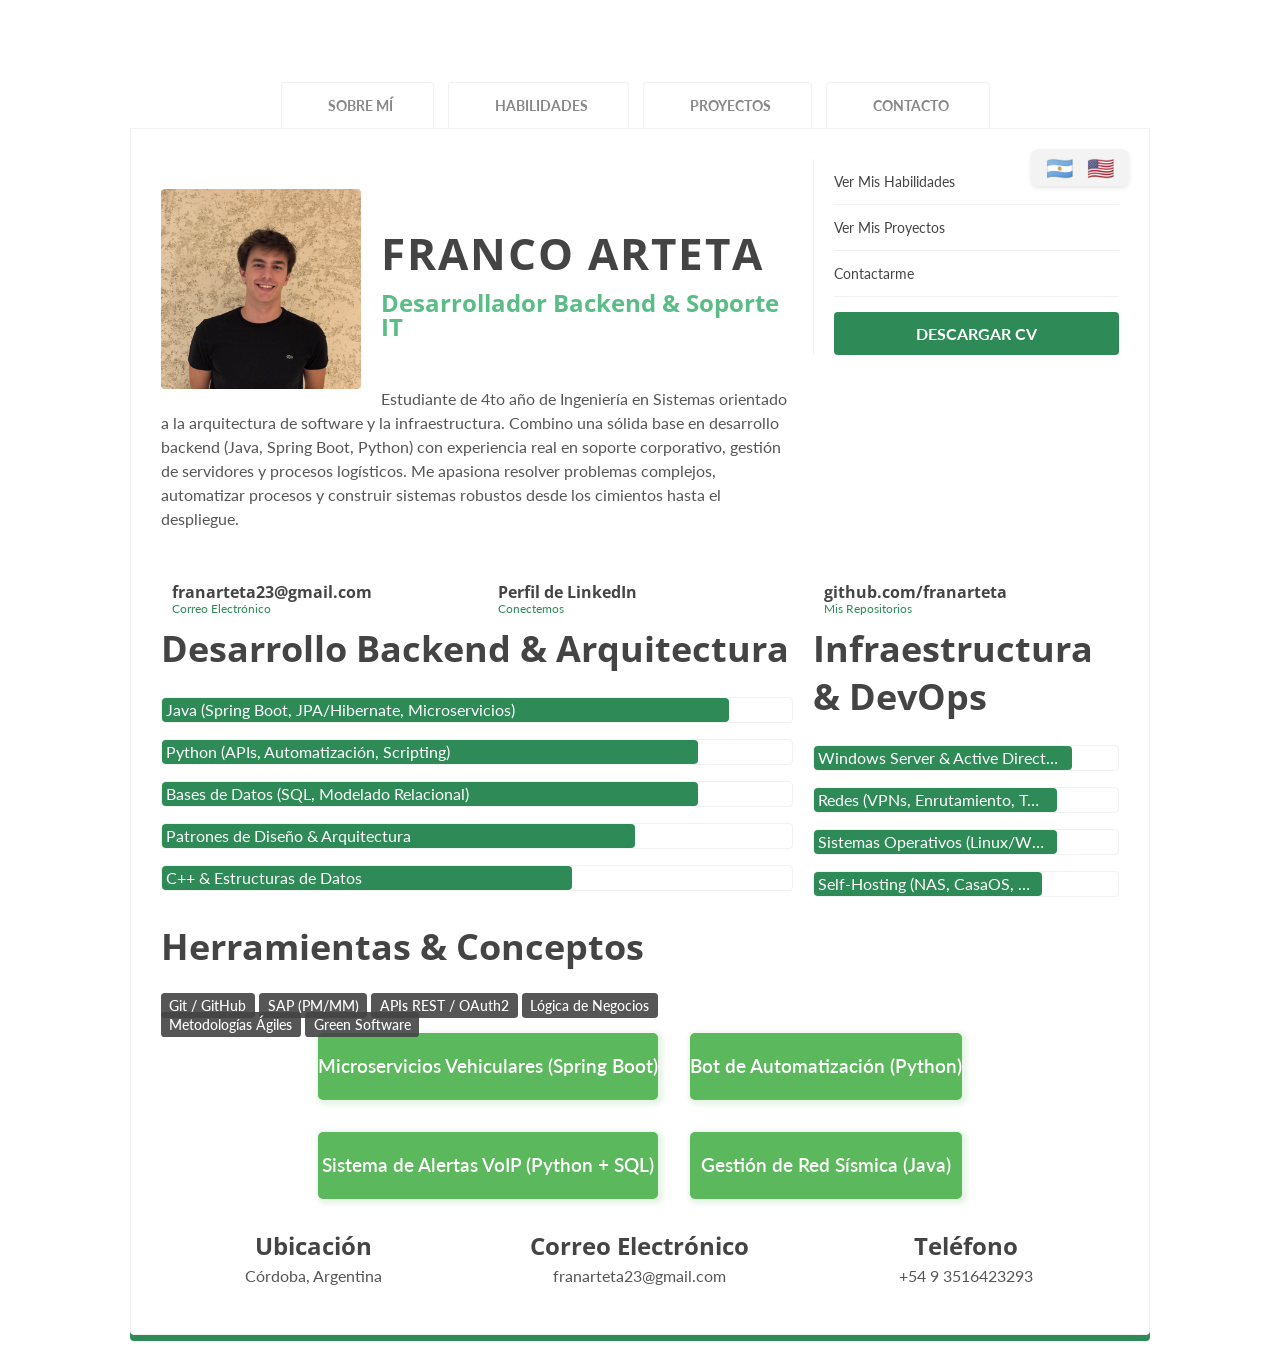
==== commit 3f225ec8: "a" ====
--- a/index.html
+++ b/index.html
@@ -1,5 +1,5 @@
 <!DOCTYPE html>
-<html class="no-js">
+<html class="no-js" lang="es">
 
 <head>
   <title> Franco Arteta | Backend Developer </title>
@@ -25,24 +25,31 @@
     .lang-en .es { display: none !important; }
     .lang-es .en { display: none !important; }
     
-    /* Selector de Idioma */
+    /* Hacer que la caja blanca sea la referencia para las banderas */
+    #tab-data-wrap { position: relative; }
+    
+    /* Selector de Idioma reubicado */
     .lang-switcher {
       position: absolute;
-      top: 15px;
+      top: 20px;
       right: 20px;
       z-index: 1000;
+      background-color: rgba(240, 240, 240, 0.8);
+      padding: 5px 10px;
+      border-radius: 8px;
+      box-shadow: 0 2px 4px rgba(0,0,0,0.1);
     }
     .lang-switcher button {
       background: none;
       border: none;
-      font-size: 28px;
+      font-size: 22px;
       cursor: pointer;
-      margin-left: 10px;
+      margin: 0 5px;
       transition: transform 0.2s;
     }
     .lang-switcher button:hover { transform: scale(1.2); }
 
-    /* Arreglo para textos largos en las barras de progreso */
+    /* Fix para textos largos en las barras de habilidades */
     .meter { height: 26px; }
     .meter > span > span {
       display: block;
@@ -68,15 +75,24 @@
       transition: background-color 0.3s;
     }
     .btn-cv:hover { background-color: #1f613c; }
+
+    /* --- Estilos para el Carrusel de Proyectos --- */
+    .slideshow-container { position: relative; margin: auto; overflow: hidden; border-radius: 5px 5px 0 0; }
+    .mySlides1, .mySlides2, .mySlides3, .mySlides4 { display: none; }
+    .prev, .next {
+      cursor: pointer; position: absolute; top: 50%; width: auto; padding: 12px; margin-top: -22px;
+      color: white !important; font-weight: bold; font-size: 18px; transition: 0.6s ease;
+      border-radius: 0 3px 3px 0; user-select: none; background-color: rgba(0,0,0,0.4);
+      text-decoration: none !important;
+    }
+    .next { right: 0; border-radius: 3px 0 0 3px; }
+    .prev:hover, .next:hover { background-color: rgba(46, 139, 87, 0.9); }
+    .fade { animation-name: fade; animation-duration: 1.5s; }
+    @keyframes fade { from {opacity: .4} to {opacity: 1} }
   </style>
 </head>
 
 <body class="bg-fixed bg-1 lang-es">
-  
-  <div class="lang-switcher">
-    <button onclick="setLang('es')" title="Español">🇦🇷</button>
-    <button onclick="setLang('en')" title="English">🇺🇸</button>
-  </div>
 
   <div class="main-container">
     <div class="main wrapper clearfix">
@@ -125,6 +141,12 @@
         </ul>
 
         <div id="tab-data-wrap">
+          
+          <div class="lang-switcher">
+            <button onclick="setLang('es')" title="Español">🇦🇷</button>
+            <button onclick="setLang('en')" title="English">🇺🇸</button>
+          </div>
+
           <div id="about">
             <section class="clearfix">
               <div class="g2">
@@ -149,12 +171,14 @@
                     <li><a href="#portfolio"><span class="es">Ver Mis Proyectos</span><span class="en">View My Projects</span></a></li>
                     <li><a href="#contact"><span class="es">Contactarme</span><span class="en">Contact Me</span></a></li>
                   </ul>
+                  
                   <a href="./CV_Franco_Arteta_Spanish.pdf" target="_blank" class="btn-cv es">
                     Descargar CV
                   </a>
                   <a href="./CV_Franco_Arteta_English.pdf" target="_blank" class="btn-cv en">
                     Download CV
                   </a>
+
                 </div>
               </div>
               <div class="break"></div>
@@ -230,8 +254,11 @@
                 <div class="project-container" style="max-width: 100%;">
                   <div class="slideshow-container" id="slideshow1">
                     <a href="LINK_A_TU_REPO_VEHICULAR" target="_blank">
-                      <div class="mySlides1 fade"><img src="./images/floor.jpg" style="width:100%"></div>
+                      <div class="mySlides1 fade"><img src="./images/proyecto1_img1.jpg" style="width:100%" alt="Spring Boot 1"></div>
+                      <div class="mySlides1 fade"><img src="./images/proyecto1_img2.jpg" style="width:100%" alt="Spring Boot 2"></div>
                     </a>
+                    <a class="prev" onclick="plusSlides(-1, 0)">&#10094;</a>
+                    <a class="next" onclick="plusSlides(1, 0)">&#10095;</a>
                   </div>
                   <p class="project-title"><span class="es">Microservicios Vehiculares (Spring Boot)</span><span class="en">Vehicle Microservices (Spring Boot)</span></p>
                 </div>
@@ -239,8 +266,11 @@
                 <div class="project-container" style="max-width: 100%;">
                   <div class="slideshow-container" id="slideshow2">
                     <a href="LINK_A_TU_REPO_BOT_VIDEOS" target="_blank">
-                      <div class="mySlides2 fade"><img src="https://images.unsplash.com/photo-1526374965328-7f61d4dc18c5?q=80&w=1080&auto=format&fit=crop" style="width:100%" alt="Python API Image"></div>
+                      <div class="mySlides2 fade"><img src="./images/proyecto2_img1.jpg" style="width:100%" alt="Python Bot 1"></div>
+                      <div class="mySlides2 fade"><img src="./images/proyecto2_img2.jpg" style="width:100%" alt="Python Bot 2"></div>
                     </a>
+                    <a class="prev" onclick="plusSlides(-1, 1)">&#10094;</a>
+                    <a class="next" onclick="plusSlides(1, 1)">&#10095;</a>
                   </div>
                   <p class="project-title"><span class="es">Bot de Automatización (Python)</span><span class="en">Video Automation Bot (Python)</span></p>
                 </div>
@@ -248,8 +278,11 @@
                 <div class="project-container" style="max-width: 100%;">
                   <div class="slideshow-container" id="slideshow3">
                     <a href="LINK_A_TU_REPO_VOIP" target="_blank">
-                      <div class="mySlides3 fade"><img src="./images/floor.jpg" style="width:100%"></div>
+                      <div class="mySlides3 fade"><img src="./images/proyecto3_img1.jpg" style="width:100%" alt="VoIP 1"></div>
+                      <div class="mySlides3 fade"><img src="./images/proyecto3_img2.jpg" style="width:100%" alt="VoIP 2"></div>
                     </a>
+                    <a class="prev" onclick="plusSlides(-1, 2)">&#10094;</a>
+                    <a class="next" onclick="plusSlides(1, 2)">&#10095;</a>
                   </div>
                   <p class="project-title"><span class="es">Sistema de Alertas VoIP (Python + SQL)</span><span class="en">VoIP Alert System (Python + SQL)</span></p>
                 </div>
@@ -257,8 +290,11 @@
                 <div class="project-container" style="max-width: 100%;">
                   <div class="slideshow-container" id="slideshow4">
                     <a href="LINK_A_TU_REPO_SISMICO" target="_blank">
-                      <div class="mySlides4 fade"><img src="./images/floor.jpg" style="width:100%"></div>
+                      <div class="mySlides4 fade"><img src="./images/proyecto4_img1.jpg" style="width:100%" alt="Java 1"></div>
+                      <div class="mySlides4 fade"><img src="./images/proyecto4_img2.jpg" style="width:100%" alt="Java 2"></div>
                     </a>
+                    <a class="prev" onclick="plusSlides(-1, 3)">&#10094;</a>
+                    <a class="next" onclick="plusSlides(1, 3)">&#10095;</a>
                   </div>
                   <p class="project-title"><span class="es">Gestión de Red Sísmica (Java)</span><span class="en">Seismic Network Management (Java)</span></p>
                 </div>
@@ -306,10 +342,44 @@
   </div>
 
   <script>
+    // Lógica del Idioma
     function setLang(lang) {
       document.body.classList.remove('lang-es', 'lang-en');
       document.body.classList.add('lang-' + lang);
     }
+
+    // Lógica del Carrusel de Proyectos
+    let slideIndex = [1,1,1,1];
+    let slideId = ["mySlides1", "mySlides2", "mySlides3", "mySlides4"];
+    
+    // Inicializar carruseles
+    setTimeout(function() {
+      showSlides(1, 0); showSlides(1, 1); showSlides(1, 2); showSlides(1, 3);
+    }, 100);
+
+    function plusSlides(n, no) {
+      showSlides(slideIndex[no] += n, no);
+    }
+
+    function showSlides(n, no) {
+      let i;
+      let x = document.getElementsByClassName(slideId[no]);
+      if (!x || x.length === 0) return;
+      if (n > x.length) {slideIndex[no] = 1}    
+      if (n < 1) {slideIndex[no] = x.length}
+      for (i = 0; i < x.length; i++) {
+         x[i].style.display = "none";  
+      }
+      x[slideIndex[no]-1].style.display = "block";  
+    }
+
+    // Avance automático cada 3 segundos
+    setInterval(function() {
+      plusSlides(1, 0);
+      plusSlides(1, 1);
+      plusSlides(1, 2);
+      plusSlides(1, 3);
+    }, 3000);
   </script>
 </body>
 </html>
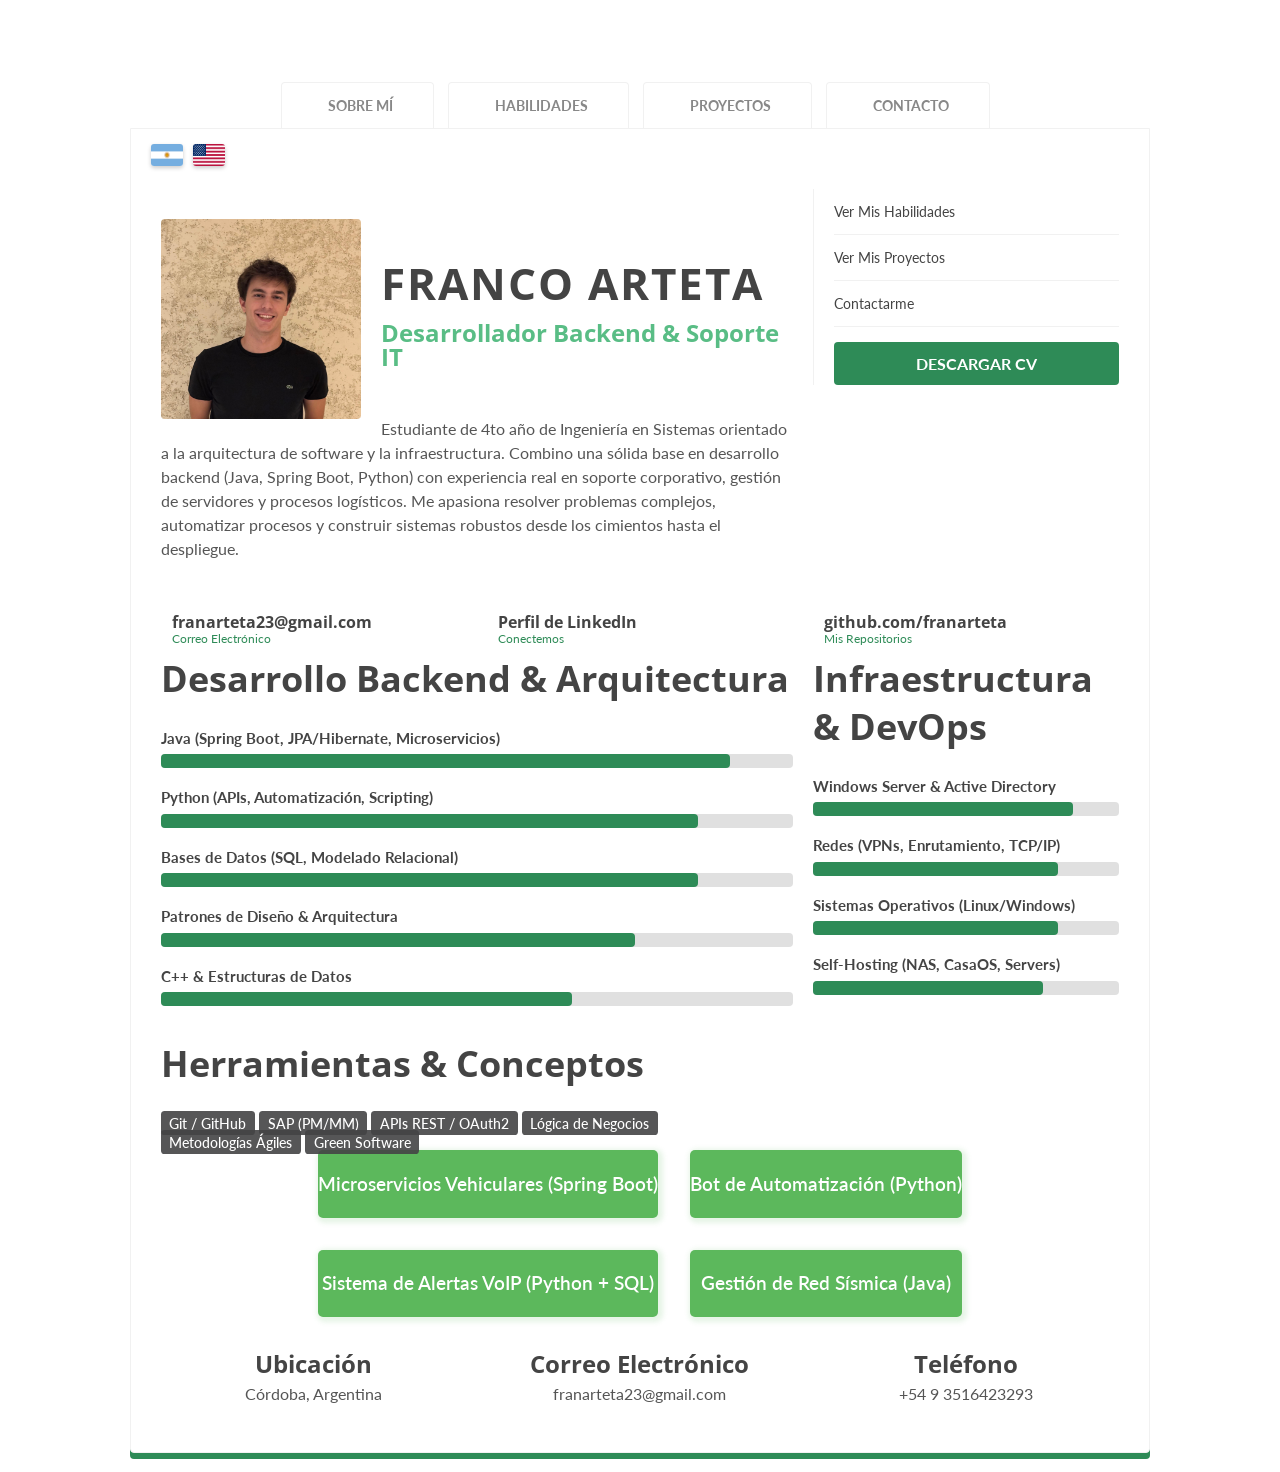
==== commit eedc5df1: "finish?" ====
--- a/index.html
+++ b/index.html
@@ -7,7 +7,7 @@
   <meta charset="utf-8">
   <meta http-equiv="X-UA-Compatible" content="IE=edge,chrome=1">
   <meta name="description" content="Portfolio de Franco Arteta - Desarrollador Backend & Infraestructura IT">
-  <meta name="viewport" content="width=device-width">
+  <meta name="viewport" content="width=device-width, initial-scale=1.0">
 
   <link rel='shortcut icon' type='image/x-icon' href='favicon.ico' />
   <link href='https://fonts.googleapis.com/css?family=Sofia' rel='stylesheet'>
@@ -18,65 +18,58 @@
   <script>document.write('<script src="js/vendor/jquery-1.10.1.min.js"><\/script>')</script>
   <script src="js/vendor/jquery.hashchange.min.js"></script>
   <script src="js/vendor/jquery.easytabs.min.js"></script>
-  <script src="js/main.js"></script>
+  
+  <script>
+    function setLang(lang) {
+      document.body.className = document.body.className.replace(/\blang-(es|en)\b/g, '');
+      document.body.classList.add('lang-' + lang);
+    }
+  </script>
 
   <style>
-    /* Ocultar el idioma inactivo */
+    /* Ocultar idioma inactivo */
     .lang-en .es { display: none !important; }
     .lang-es .en { display: none !important; }
     
-    /* Hacer que la caja blanca sea la referencia para las banderas */
-    #tab-data-wrap { position: relative; }
+    /* Configuración de la caja blanca principal */
+    #tab-data-wrap { position: relative; padding-top: 60px; }
     
-    /* Selector de Idioma reubicado */
+    /* Selector de Idioma: Arriba a la Izquierda */
     .lang-switcher {
       position: absolute;
-      top: 20px;
-      right: 20px;
+      top: 15px;
+      left: 20px;
       z-index: 1000;
-      background-color: rgba(240, 240, 240, 0.8);
-      padding: 5px 10px;
-      border-radius: 8px;
-      box-shadow: 0 2px 4px rgba(0,0,0,0.1);
-    }
-    .lang-switcher button {
-      background: none;
-      border: none;
-      font-size: 22px;
+      display: flex;
+      gap: 10px;
+    }
+    .lang-switcher img {
+      width: 32px;
+      height: 22px;
       cursor: pointer;
-      margin: 0 5px;
-      transition: transform 0.2s;
-    }
-    .lang-switcher button:hover { transform: scale(1.2); }
-
-    /* Fix para textos largos en las barras de habilidades */
-    .meter { height: 26px; }
-    .meter > span > span {
-      display: block;
-      white-space: nowrap;
-      overflow: hidden;
-      text-overflow: ellipsis;
-      padding-right: 10px;
-      line-height: 1.5;
-    }
+      border-radius: 3px;
+      box-shadow: 0 2px 4px rgba(0,0,0,0.2);
+      transition: transform 0.2s ease;
+    }
+    .lang-switcher img:hover { transform: scale(1.15); }
+
+    /* Habilidades Responsivas (Texto afuera de la barra) */
+    .skill-item { margin-bottom: 18px; }
+    .skill-title { margin: 0 0 5px 0; font-weight: bold; color: #444; font-size: 15px; }
+    .meter { height: 14px; margin-bottom: 0; background: #e0e0e0; border: none; }
+    .meter > span { border-radius: 4px; }
+    .meter > span > span { display: none; } /* Ocultamos el texto viejo de adentro */
 
     /* Botón Descargar CV */
     .btn-cv {
-      display: block;
-      background-color: #2E8B57;
-      color: white !important;
-      text-align: center;
-      padding: 12px;
-      margin-top: 15px;
-      border-radius: 4px;
-      font-weight: bold;
-      text-transform: uppercase;
-      text-decoration: none;
+      display: block; background-color: #2E8B57; color: white !important;
+      text-align: center; padding: 12px; margin-top: 15px; border-radius: 4px;
+      font-weight: bold; text-transform: uppercase; text-decoration: none;
       transition: background-color 0.3s;
     }
     .btn-cv:hover { background-color: #1f613c; }
 
-    /* --- Estilos para el Carrusel de Proyectos --- */
+    /* Carrusel de Proyectos */
     .slideshow-container { position: relative; margin: auto; overflow: hidden; border-radius: 5px 5px 0 0; }
     .mySlides1, .mySlides2, .mySlides3, .mySlides4 { display: none; }
     .prev, .next {
@@ -143,8 +136,8 @@
         <div id="tab-data-wrap">
           
           <div class="lang-switcher">
-            <button onclick="setLang('es')" title="Español">🇦🇷</button>
-            <button onclick="setLang('en')" title="English">🇺🇸</button>
+            <img src="./images/ar.png" onclick="setLang('es')" alt="Español" title="Español">
+            <img src="./images/us.png" onclick="setLang('en')" alt="English" title="English">
           </div>
 
           <div id="about">
@@ -172,12 +165,8 @@
                     <li><a href="#contact"><span class="es">Contactarme</span><span class="en">Contact Me</span></a></li>
                   </ul>
                   
-                  <a href="./CV_Franco_Arteta_Spanish.pdf" target="_blank" class="btn-cv es">
-                    Descargar CV
-                  </a>
-                  <a href="./CV_Franco_Arteta_English.pdf" target="_blank" class="btn-cv en">
-                    Download CV
-                  </a>
+                  <a href="./CV_Franco_Arteta_Spanish.pdf" target="_blank" class="btn-cv es">Descargar CV</a>
+                  <a href="./CV_Franco_Arteta_English.pdf" target="_blank" class="btn-cv en">Download CV</a>
 
                 </div>
               </div>
@@ -219,20 +208,50 @@
             <section class="clearfix">
               <div class="g2">
                 <h3><span class="es">Desarrollo Backend & Arquitectura</span><span class="en">Backend Dev & Architecture</span></h3>
-                <div class="meter emerald"><span style="width: 90%"><span>Java (Spring Boot, JPA/Hibernate, Microservicios)</span></span></div>
-                <div class="meter emerald"><span style="width: 85%"><span>Python (APIs, Automatización, Scripting)</span></span></div>
-                <div class="meter emerald"><span style="width: 85%"><span><span class="es">Bases de Datos (SQL, Modelado Relacional)</span><span class="en">Databases (SQL, Relational Modeling)</span></span></span></div>
-                <div class="meter emerald"><span style="width: 75%"><span><span class="es">Patrones de Diseño & Arquitectura</span><span class="en">Design Patterns & Architecture</span></span></span></div>
-                <div class="meter emerald"><span style="width: 65%"><span><span class="es">C++ & Estructuras de Datos</span><span class="en">C++ & Data Structures</span></span></span></div>
+                
+                <div class="skill-item">
+                  <p class="skill-title">Java (Spring Boot, JPA/Hibernate, Microservicios)</p>
+                  <div class="meter emerald"><span style="width: 90%"></span></div>
+                </div>
+                <div class="skill-item">
+                  <p class="skill-title">Python (APIs, Automatización, Scripting)</p>
+                  <div class="meter emerald"><span style="width: 85%"></span></div>
+                </div>
+                <div class="skill-item">
+                  <p class="skill-title"><span class="es">Bases de Datos (SQL, Modelado Relacional)</span><span class="en">Databases (SQL, Relational Modeling)</span></p>
+                  <div class="meter emerald"><span style="width: 85%"></span></div>
+                </div>
+                <div class="skill-item">
+                  <p class="skill-title"><span class="es">Patrones de Diseño & Arquitectura</span><span class="en">Design Patterns & Architecture</span></p>
+                  <div class="meter emerald"><span style="width: 75%"></span></div>
+                </div>
+                <div class="skill-item">
+                  <p class="skill-title"><span class="es">C++ & Estructuras de Datos</span><span class="en">C++ & Data Structures</span></p>
+                  <div class="meter emerald"><span style="width: 65%"></span></div>
+                </div>
+
                 <div class="break"></div>
               </div>
 
               <div class="g1">
                 <h3><span class="es">Infraestructura & DevOps</span><span class="en">Infrastructure & DevOps</span></h3>
-                <div class="meter emerald"><span style="width: 85%"><span>Windows Server & Active Directory</span></span></div>
-                <div class="meter emerald"><span style="width: 80%"><span><span class="es">Redes (VPNs, Enrutamiento, TCP/IP)</span><span class="en">Networks (VPNs, Routing, TCP/IP)</span></span></span></div>
-                <div class="meter emerald"><span style="width: 80%"><span><span class="es">Sistemas Operativos (Linux/Windows)</span><span class="en">Operating Systems (Linux/Windows)</span></span></span></div>
-                <div class="meter emerald"><span style="width: 75%"><span>Self-Hosting (NAS, CasaOS, Servers)</span></span></div>
+                
+                <div class="skill-item">
+                  <p class="skill-title">Windows Server & Active Directory</p>
+                  <div class="meter emerald"><span style="width: 85%"></span></div>
+                </div>
+                <div class="skill-item">
+                  <p class="skill-title"><span class="es">Redes (VPNs, Enrutamiento, TCP/IP)</span><span class="en">Networks (VPNs, Routing, TCP/IP)</span></p>
+                  <div class="meter emerald"><span style="width: 80%"></span></div>
+                </div>
+                <div class="skill-item">
+                  <p class="skill-title"><span class="es">Sistemas Operativos (Linux/Windows)</span><span class="en">Operating Systems (Linux/Windows)</span></p>
+                  <div class="meter emerald"><span style="width: 80%"></span></div>
+                </div>
+                <div class="skill-item">
+                  <p class="skill-title">Self-Hosting (NAS, CasaOS, Servers)</p>
+                  <div class="meter emerald"><span style="width: 75%"></span></div>
+                </div>
               </div>
 
               <div class="g2">
@@ -254,8 +273,8 @@
                 <div class="project-container" style="max-width: 100%;">
                   <div class="slideshow-container" id="slideshow1">
                     <a href="LINK_A_TU_REPO_VEHICULAR" target="_blank">
-                      <div class="mySlides1 fade"><img src="./images/proyecto1_img1.jpg" style="width:100%" alt="Spring Boot 1"></div>
-                      <div class="mySlides1 fade"><img src="./images/proyecto1_img2.jpg" style="width:100%" alt="Spring Boot 2"></div>
+                      <div class="mySlides1 fade"><img src="./images/proyecto1_img1.jpg" style="width:100%" alt="Img 1"></div>
+                      <div class="mySlides1 fade"><img src="./images/proyecto1_img2.jpg" style="width:100%" alt="Img 2"></div>
                     </a>
                     <a class="prev" onclick="plusSlides(-1, 0)">&#10094;</a>
                     <a class="next" onclick="plusSlides(1, 0)">&#10095;</a>
@@ -266,8 +285,8 @@
                 <div class="project-container" style="max-width: 100%;">
                   <div class="slideshow-container" id="slideshow2">
                     <a href="LINK_A_TU_REPO_BOT_VIDEOS" target="_blank">
-                      <div class="mySlides2 fade"><img src="./images/proyecto2_img1.jpg" style="width:100%" alt="Python Bot 1"></div>
-                      <div class="mySlides2 fade"><img src="./images/proyecto2_img2.jpg" style="width:100%" alt="Python Bot 2"></div>
+                      <div class="mySlides2 fade"><img src="./images/proyecto2_img1.jpg" style="width:100%" alt="Img 1"></div>
+                      <div class="mySlides2 fade"><img src="./images/proyecto2_img2.jpg" style="width:100%" alt="Img 2"></div>
                     </a>
                     <a class="prev" onclick="plusSlides(-1, 1)">&#10094;</a>
                     <a class="next" onclick="plusSlides(1, 1)">&#10095;</a>
@@ -278,8 +297,8 @@
                 <div class="project-container" style="max-width: 100%;">
                   <div class="slideshow-container" id="slideshow3">
                     <a href="LINK_A_TU_REPO_VOIP" target="_blank">
-                      <div class="mySlides3 fade"><img src="./images/proyecto3_img1.jpg" style="width:100%" alt="VoIP 1"></div>
-                      <div class="mySlides3 fade"><img src="./images/proyecto3_img2.jpg" style="width:100%" alt="VoIP 2"></div>
+                      <div class="mySlides3 fade"><img src="./images/proyecto3_img1.jpg" style="width:100%" alt="Img 1"></div>
+                      <div class="mySlides3 fade"><img src="./images/proyecto3_img2.jpg" style="width:100%" alt="Img 2"></div>
                     </a>
                     <a class="prev" onclick="plusSlides(-1, 2)">&#10094;</a>
                     <a class="next" onclick="plusSlides(1, 2)">&#10095;</a>
@@ -290,8 +309,8 @@
                 <div class="project-container" style="max-width: 100%;">
                   <div class="slideshow-container" id="slideshow4">
                     <a href="LINK_A_TU_REPO_SISMICO" target="_blank">
-                      <div class="mySlides4 fade"><img src="./images/proyecto4_img1.jpg" style="width:100%" alt="Java 1"></div>
-                      <div class="mySlides4 fade"><img src="./images/proyecto4_img2.jpg" style="width:100%" alt="Java 2"></div>
+                      <div class="mySlides4 fade"><img src="./images/proyecto4_img1.jpg" style="width:100%" alt="Img 1"></div>
+                      <div class="mySlides4 fade"><img src="./images/proyecto4_img2.jpg" style="width:100%" alt="Img 2"></div>
                     </a>
                     <a class="prev" onclick="plusSlides(-1, 3)">&#10094;</a>
                     <a class="next" onclick="plusSlides(1, 3)">&#10095;</a>
@@ -341,25 +360,16 @@
     </div>
   </div>
 
+  <script src="js/main.js"></script>
   <script>
-    // Lógica del Idioma
-    function setLang(lang) {
-      document.body.classList.remove('lang-es', 'lang-en');
-      document.body.classList.add('lang-' + lang);
-    }
-
-    // Lógica del Carrusel de Proyectos
     let slideIndex = [1,1,1,1];
     let slideId = ["mySlides1", "mySlides2", "mySlides3", "mySlides4"];
     
-    // Inicializar carruseles
     setTimeout(function() {
       showSlides(1, 0); showSlides(1, 1); showSlides(1, 2); showSlides(1, 3);
     }, 100);
 
-    function plusSlides(n, no) {
-      showSlides(slideIndex[no] += n, no);
-    }
+    function plusSlides(n, no) { showSlides(slideIndex[no] += n, no); }
 
     function showSlides(n, no) {
       let i;
@@ -367,18 +377,12 @@
       if (!x || x.length === 0) return;
       if (n > x.length) {slideIndex[no] = 1}    
       if (n < 1) {slideIndex[no] = x.length}
-      for (i = 0; i < x.length; i++) {
-         x[i].style.display = "none";  
-      }
+      for (i = 0; i < x.length; i++) { x[i].style.display = "none"; }
       x[slideIndex[no]-1].style.display = "block";  
     }
 
-    // Avance automático cada 3 segundos
     setInterval(function() {
-      plusSlides(1, 0);
-      plusSlides(1, 1);
-      plusSlides(1, 2);
-      plusSlides(1, 3);
+      plusSlides(1, 0); plusSlides(1, 1); plusSlides(1, 2); plusSlides(1, 3);
     }, 3000);
   </script>
 </body>
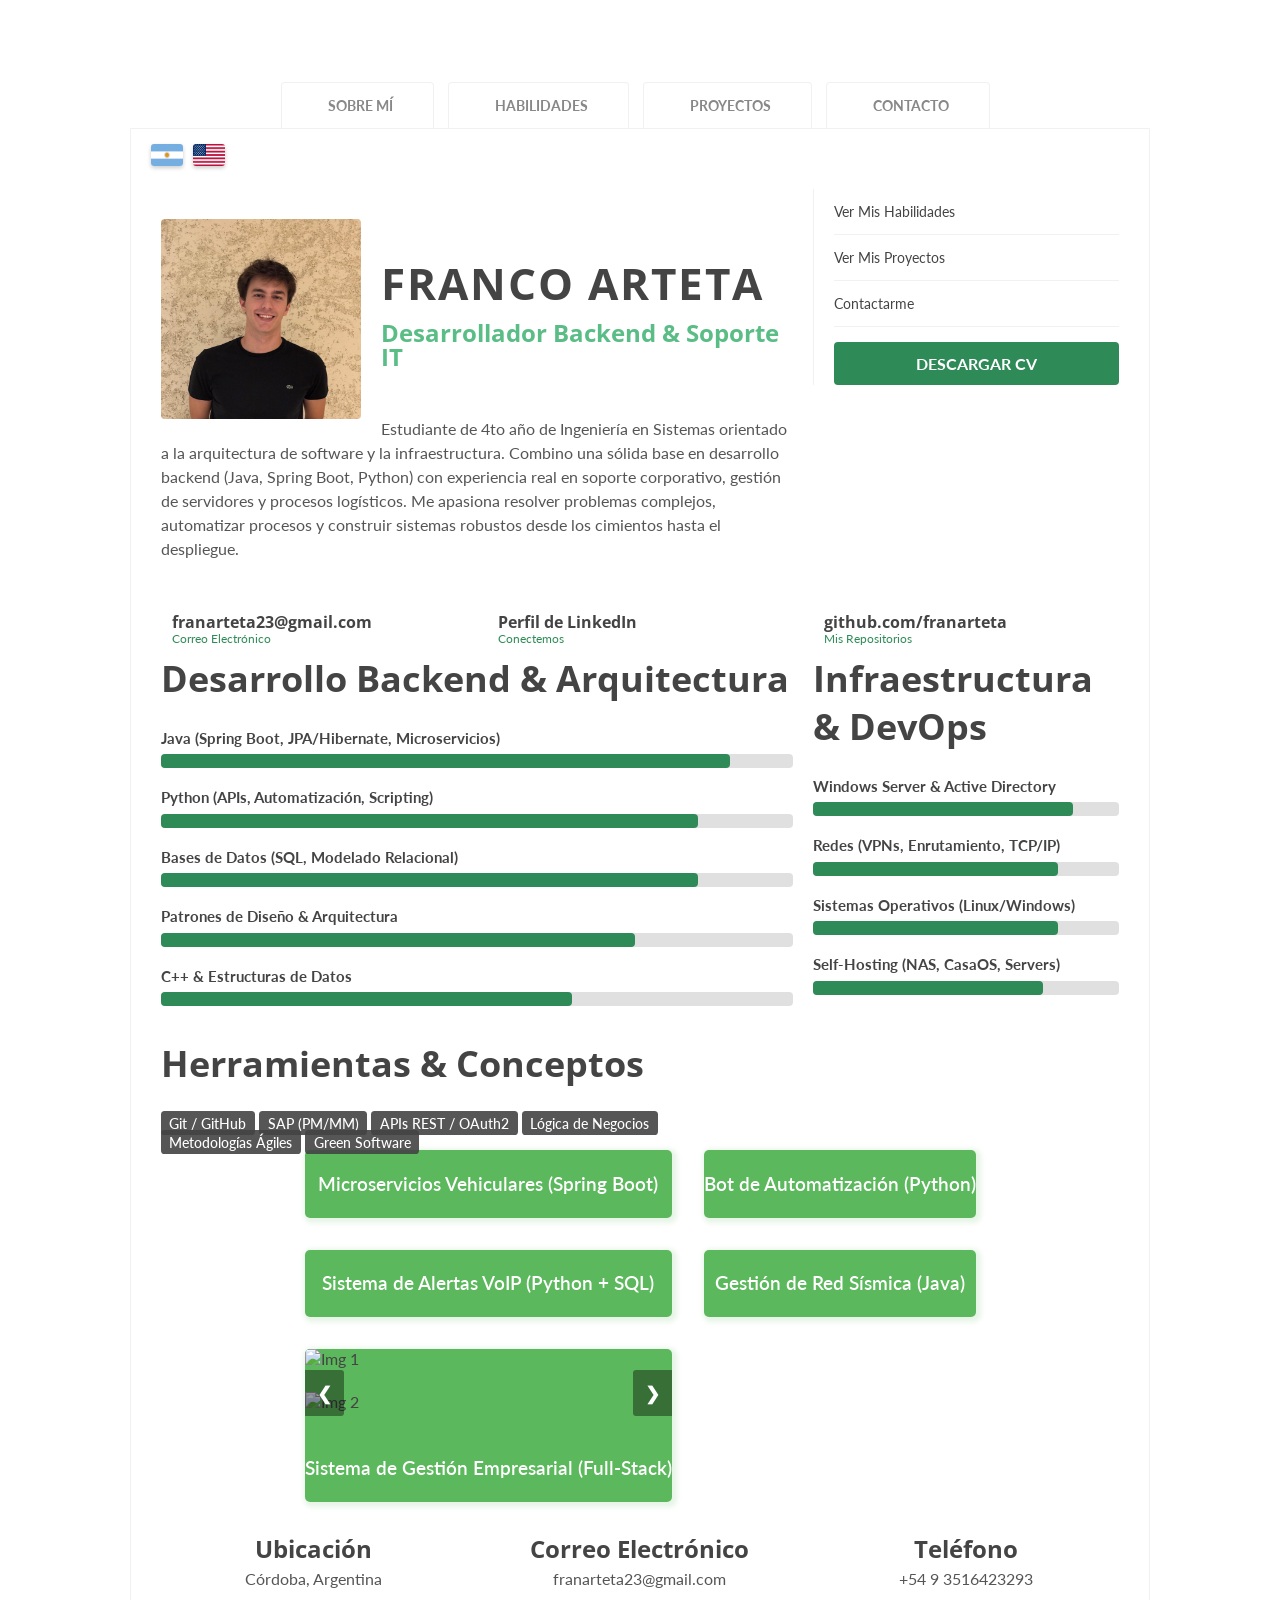
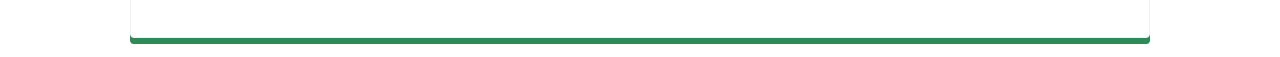
==== commit d431fe0e: "b" ====
--- a/index.html
+++ b/index.html
@@ -318,6 +318,18 @@
                   <p class="project-title"><span class="es">Gestión de Red Sísmica (Java)</span><span class="en">Seismic Network Management (Java)</span></p>
                 </div>
 
+                <div class="project-container" style="max-width: 100%;">
+                  <div class="slideshow-container" id="slideshow5">
+                    <a href="https://github.com/franarteta/React-Proyect" target="_blank">
+                      <div class="mySlides5 fade"><img src="./images/proyecto5_img1.jpg" style="width:100%" alt="Img 1"></div>
+                      <div class="mySlides5 fade"><img src="./images/proyecto5_img2.jpg" style="width:100%" alt="Img 2"></div>
+                    </a>
+                    <a class="prev" onclick="plusSlides(-1, 4)">&#10094;</a>
+                    <a class="next" onclick="plusSlides(1, 4)">&#10095;</a>
+                  </div>
+                  <p class="project-title"><span class="es">Sistema de Gestión Empresarial (Full-Stack)</span><span class="en">Enterprise Management System (Full-Stack)</span></p>
+                </div>
+
               </div>
             </section>
           </div>
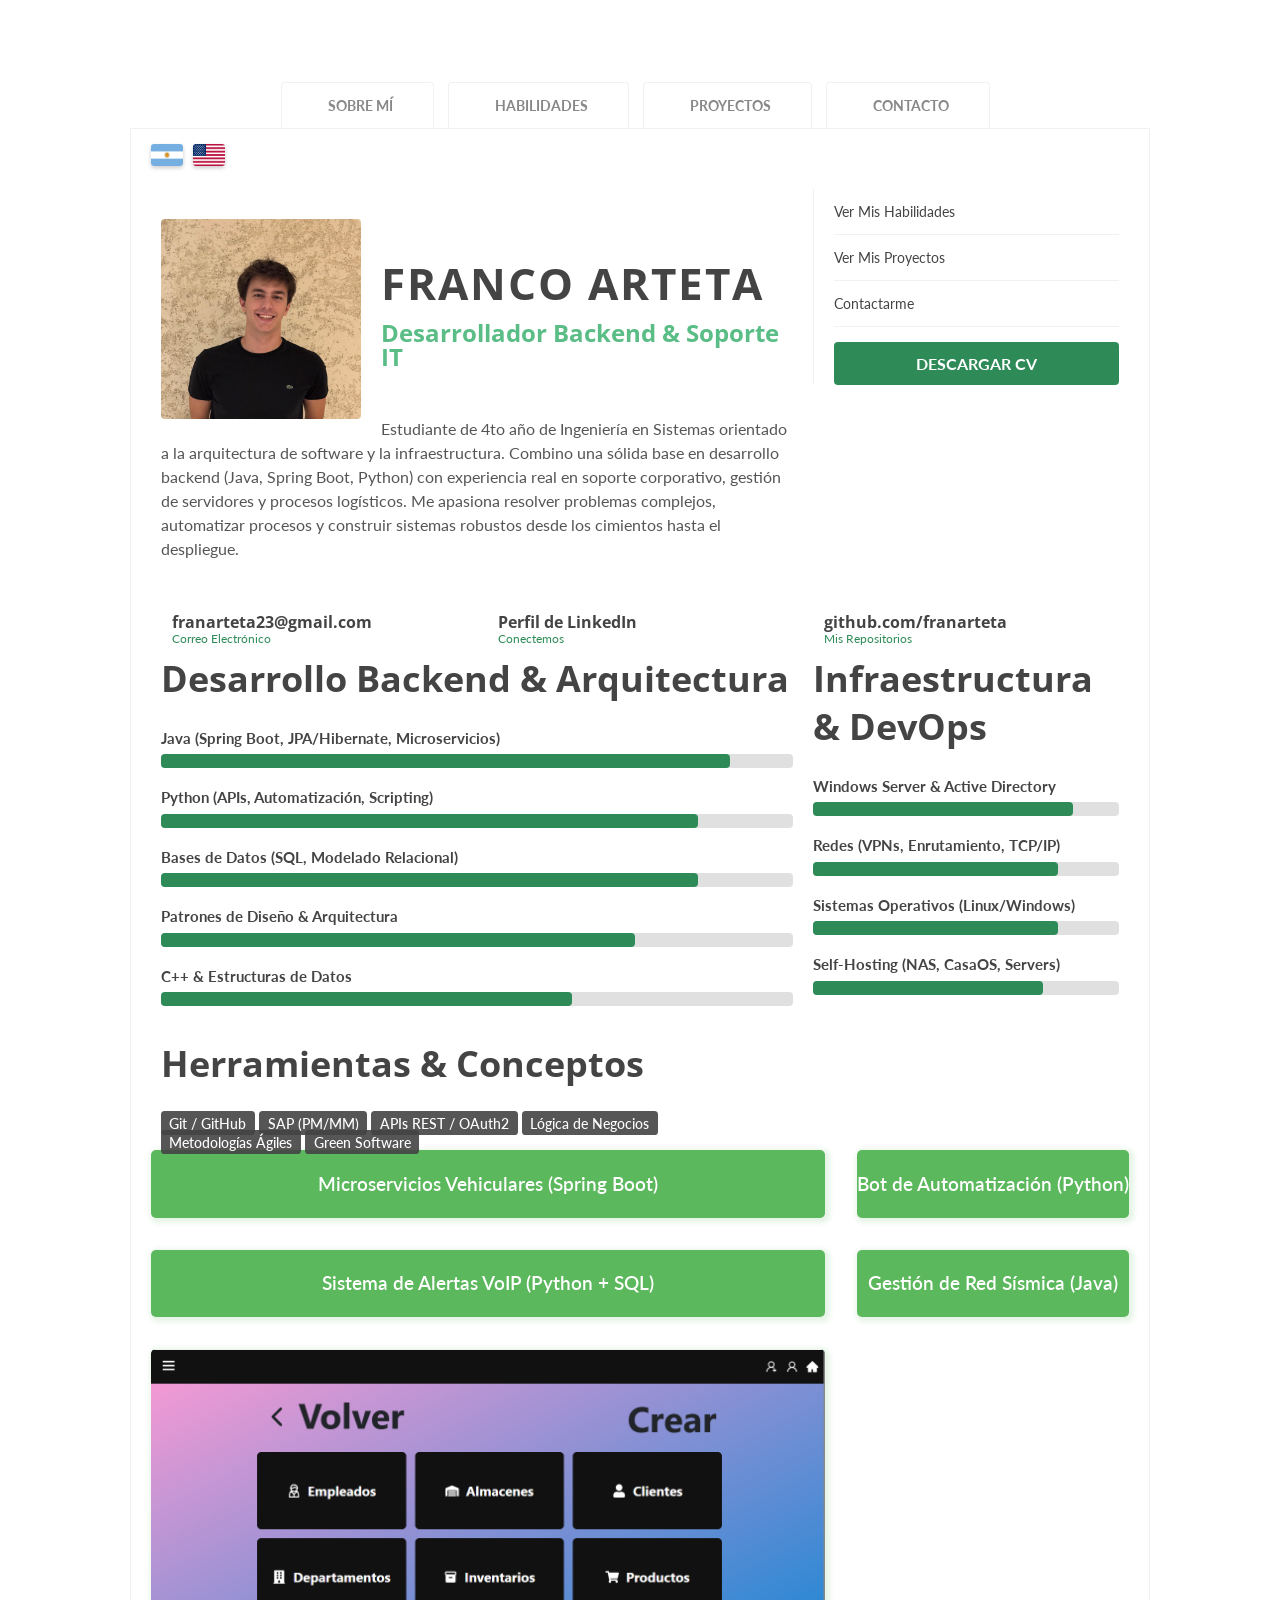
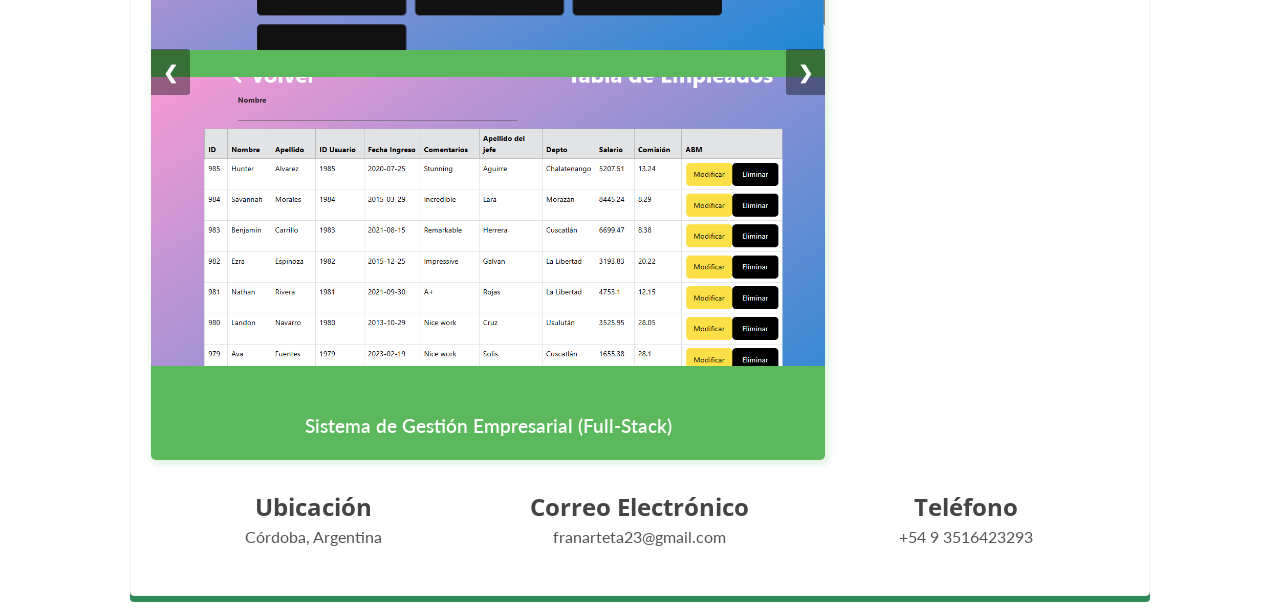
==== commit eca6a8ac: "a" ====
--- a/index.html
+++ b/index.html
@@ -308,9 +308,10 @@
 
                 <div class="project-container" style="max-width: 100%;">
                   <div class="slideshow-container" id="slideshow4">
-                    <a href="LINK_A_TU_REPO_SISMICO" target="_blank">
-                      <div class="mySlides4 fade"><img src="./images/proyecto4_img1.jpg" style="width:100%" alt="Img 1"></div>
-                      <div class="mySlides4 fade"><img src="./images/proyecto4_img2.jpg" style="width:100%" alt="Img 2"></div>
+                    <a href="https://github.com/franarteta/sistema-sismos-java" target="_blank">
+                      <div class="mySlides4 fade"><img src="./images/proyecto4_img1.png" style="width:100%" alt="Img 1"></div>
+                      <div class="mySlides4 fade"><img src="./images/proyecto4_img2.png" style="width:100%" alt="Img 2"></div>
+                      <div class="mySlides4 fade"><img src="./images/proyecto4_img3.png" style="width:100%" alt="Img 3"></div>
                     </a>
                     <a class="prev" onclick="plusSlides(-1, 3)">&#10094;</a>
                     <a class="next" onclick="plusSlides(1, 3)">&#10095;</a>
@@ -321,8 +322,8 @@
                 <div class="project-container" style="max-width: 100%;">
                   <div class="slideshow-container" id="slideshow5">
                     <a href="https://github.com/franarteta/React-Proyect" target="_blank">
-                      <div class="mySlides5 fade"><img src="./images/proyecto5_img1.jpg" style="width:100%" alt="Img 1"></div>
-                      <div class="mySlides5 fade"><img src="./images/proyecto5_img2.jpg" style="width:100%" alt="Img 2"></div>
+                      <div class="mySlides5 fade"><img src="./images/proyecto5_img1.png" style="width:100%" alt="Img 1"></div>
+                      <div class="mySlides5 fade"><img src="./images/proyecto5_img2.png" style="width:100%" alt="Img 2"></div>
                     </a>
                     <a class="prev" onclick="plusSlides(-1, 4)">&#10094;</a>
                     <a class="next" onclick="plusSlides(1, 4)">&#10095;</a>
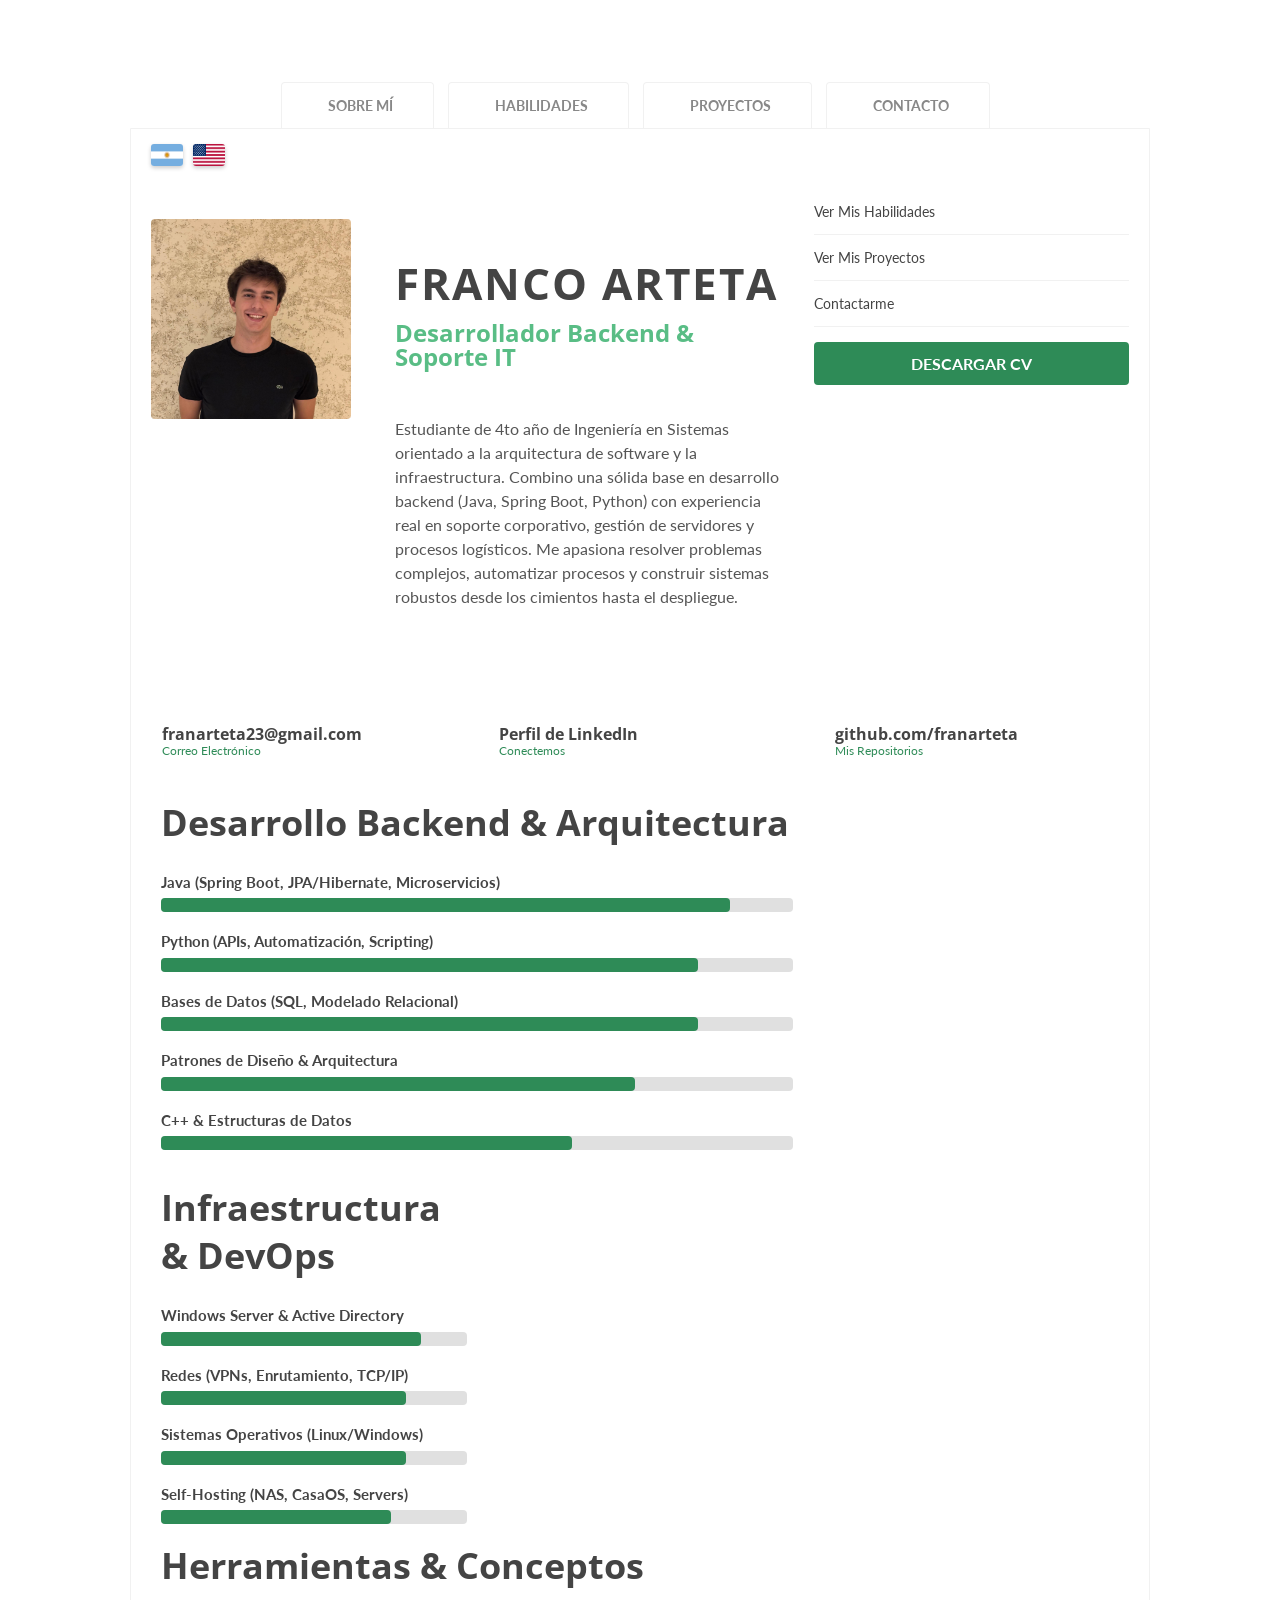
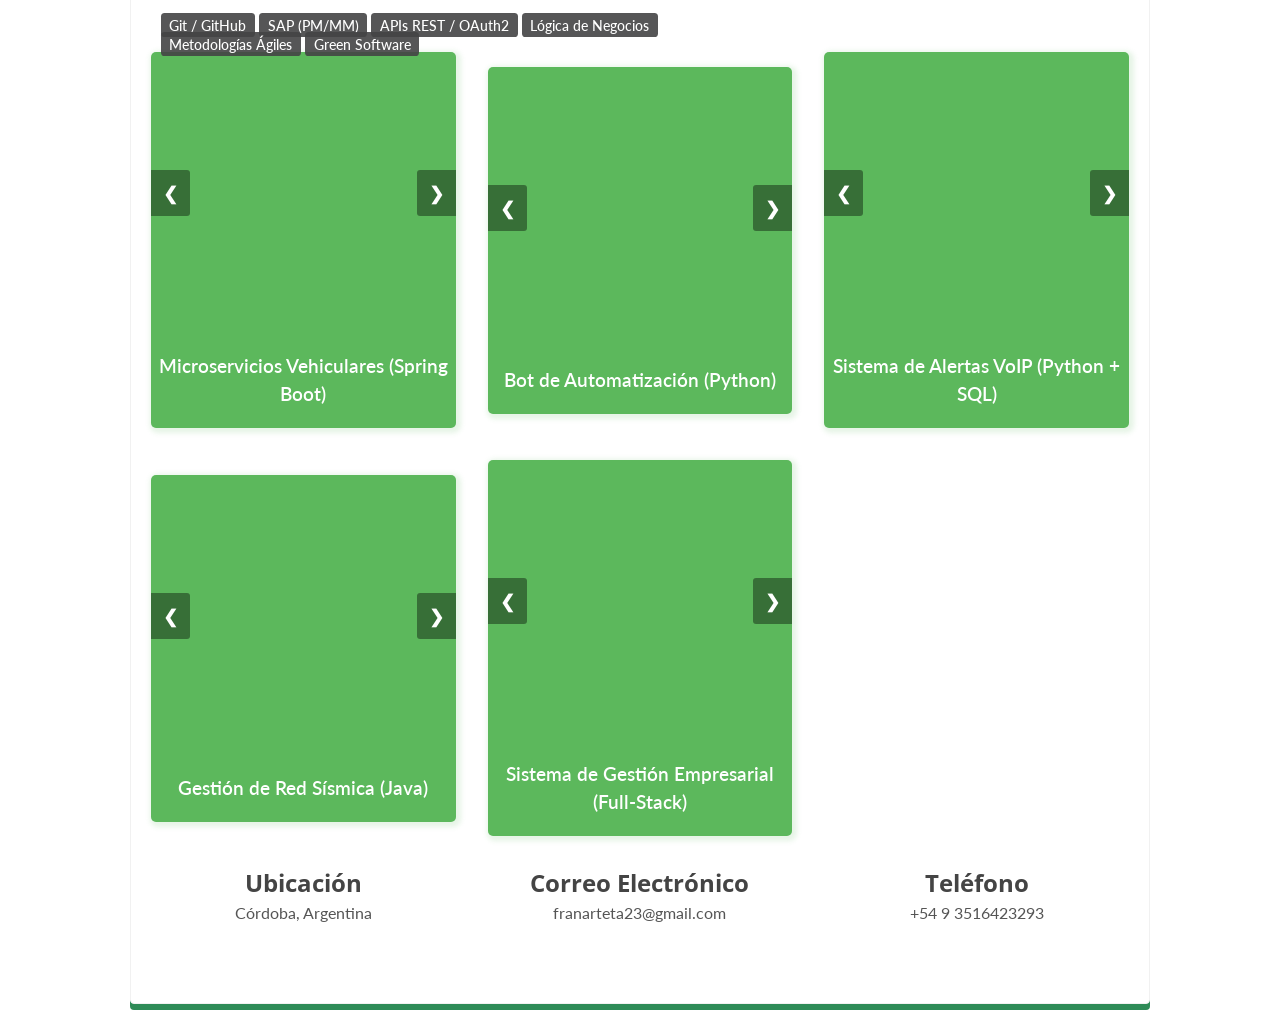
==== commit ee55291b: "terminando" ====
--- a/index.html
+++ b/index.html
@@ -16,7 +16,14 @@
   <link rel="stylesheet" href="css/main.css">
 
   <script>document.write('<script src="js/vendor/jquery-1.10.1.min.js"><\/script>')</script>
-  <script src="js/vendor/jquery.hashchange.min.js"></script>
+  <script>
+    // Polyfill for hashchange plugin since jQuery 1.10 has native support
+    if (!$.fn.hashchange) {
+      $.fn.hashchange = function(fn) {
+        return fn ? this.bind('hashchange', fn) : this.trigger('hashchange');
+      };
+    }
+  </script>
   <script src="js/vendor/jquery.easytabs.min.js"></script>
   
   <script>
@@ -71,7 +78,7 @@
 
     /* Carrusel de Proyectos */
     .slideshow-container { position: relative; margin: auto; overflow: hidden; border-radius: 5px 5px 0 0; }
-    .mySlides1, .mySlides2, .mySlides3, .mySlides4 { display: none; }
+    .mySlides1, .mySlides2, .mySlides3, .mySlides4, .mySlides5 { display: none; }
     .prev, .next {
       cursor: pointer; position: absolute; top: 50%; width: auto; padding: 12px; margin-top: -22px;
       color: white !important; font-weight: bold; font-size: 18px; transition: 0.6s ease;
@@ -268,13 +275,13 @@
 
           <div id="portfolio">
             <section class="clearfix">
-              <div class="project-section" style="grid-template-columns: auto auto; grid-gap: 2rem;">
+              <div class="project-section">
                 
-                <div class="project-container" style="max-width: 100%;">
+                <div class="project-container">
                   <div class="slideshow-container" id="slideshow1">
-                    <a href="LINK_A_TU_REPO_VEHICULAR" target="_blank">
-                      <div class="mySlides1 fade"><img src="./images/proyecto1_img1.jpg" style="width:100%" alt="Img 1"></div>
-                      <div class="mySlides1 fade"><img src="./images/proyecto1_img2.jpg" style="width:100%" alt="Img 2"></div>
+                    <a href="https://github.com/franarteta/microservicios-gestion-vehicular" target="_blank">
+                      <div class="mySlides1 fade"><img src="./images/proyecto1_img1.png" style="width:100%" alt="Img 1"></div>
+                      <div class="mySlides1 fade"><img src="./images/proyecto1_img2.png" style="width:100%" alt="Img 2"></div>
                     </a>
                     <a class="prev" onclick="plusSlides(-1, 0)">&#10094;</a>
                     <a class="next" onclick="plusSlides(1, 0)">&#10095;</a>
@@ -282,11 +289,11 @@
                   <p class="project-title"><span class="es">Microservicios Vehiculares (Spring Boot)</span><span class="en">Vehicle Microservices (Spring Boot)</span></p>
                 </div>
 
-                <div class="project-container" style="max-width: 100%;">
+                <div class="project-container">
                   <div class="slideshow-container" id="slideshow2">
                     <a href="LINK_A_TU_REPO_BOT_VIDEOS" target="_blank">
-                      <div class="mySlides2 fade"><img src="./images/proyecto2_img1.jpg" style="width:100%" alt="Img 1"></div>
-                      <div class="mySlides2 fade"><img src="./images/proyecto2_img2.jpg" style="width:100%" alt="Img 2"></div>
+                      <div class="mySlides2 fade"><img src="./images/proyecto2_img1.png" style="width:100%" alt="Img 1"></div>
+                      <div class="mySlides2 fade"><img src="./images/proyecto2_img2.png" style="width:100%" alt="Img 2"></div>
                     </a>
                     <a class="prev" onclick="plusSlides(-1, 1)">&#10094;</a>
                     <a class="next" onclick="plusSlides(1, 1)">&#10095;</a>
@@ -294,11 +301,11 @@
                   <p class="project-title"><span class="es">Bot de Automatización (Python)</span><span class="en">Video Automation Bot (Python)</span></p>
                 </div>
 
-                <div class="project-container" style="max-width: 100%;">
+                <div class="project-container">
                   <div class="slideshow-container" id="slideshow3">
-                    <a href="LINK_A_TU_REPO_VOIP" target="_blank">
-                      <div class="mySlides3 fade"><img src="./images/proyecto3_img1.jpg" style="width:100%" alt="Img 1"></div>
-                      <div class="mySlides3 fade"><img src="./images/proyecto3_img2.jpg" style="width:100%" alt="Img 2"></div>
+                    <a href="https://github.com/franarteta/sistema-alertas-voip" target="_blank">
+                      <div class="mySlides3 fade"><img src="./images/proyecto3_img1.png" style="width:100%" alt="Img 1"></div>
+                      <div class="mySlides3 fade"><img src="./images/proyecto3_img2.png" style="width:100%" alt="Img 2"></div>
                     </a>
                     <a class="prev" onclick="plusSlides(-1, 2)">&#10094;</a>
                     <a class="next" onclick="plusSlides(1, 2)">&#10095;</a>
@@ -306,7 +313,7 @@
                   <p class="project-title"><span class="es">Sistema de Alertas VoIP (Python + SQL)</span><span class="en">VoIP Alert System (Python + SQL)</span></p>
                 </div>
 
-                <div class="project-container" style="max-width: 100%;">
+                <div class="project-container">
                   <div class="slideshow-container" id="slideshow4">
                     <a href="https://github.com/franarteta/sistema-sismos-java" target="_blank">
                       <div class="mySlides4 fade"><img src="./images/proyecto4_img1.png" style="width:100%" alt="Img 1"></div>
@@ -319,7 +326,7 @@
                   <p class="project-title"><span class="es">Gestión de Red Sísmica (Java)</span><span class="en">Seismic Network Management (Java)</span></p>
                 </div>
 
-                <div class="project-container" style="max-width: 100%;">
+                <div class="project-container">
                   <div class="slideshow-container" id="slideshow5">
                     <a href="https://github.com/franarteta/React-Proyect" target="_blank">
                       <div class="mySlides5 fade"><img src="./images/proyecto5_img1.png" style="width:100%" alt="Img 1"></div>
@@ -374,29 +381,5 @@
   </div>
 
   <script src="js/main.js"></script>
-  <script>
-    let slideIndex = [1,1,1,1];
-    let slideId = ["mySlides1", "mySlides2", "mySlides3", "mySlides4"];
-    
-    setTimeout(function() {
-      showSlides(1, 0); showSlides(1, 1); showSlides(1, 2); showSlides(1, 3);
-    }, 100);
-
-    function plusSlides(n, no) { showSlides(slideIndex[no] += n, no); }
-
-    function showSlides(n, no) {
-      let i;
-      let x = document.getElementsByClassName(slideId[no]);
-      if (!x || x.length === 0) return;
-      if (n > x.length) {slideIndex[no] = 1}    
-      if (n < 1) {slideIndex[no] = x.length}
-      for (i = 0; i < x.length; i++) { x[i].style.display = "none"; }
-      x[slideIndex[no]-1].style.display = "block";  
-    }
-
-    setInterval(function() {
-      plusSlides(1, 0); plusSlides(1, 1); plusSlides(1, 2); plusSlides(1, 3);
-    }, 3000);
-  </script>
 </body>
 </html>
--- a/css/main.css
+++ b/css/main.css
@@ -846,13 +846,14 @@
 .project-section {
   display: grid;
   grid-template-columns: auto auto auto;
-  grid-gap: 1.5rem;
+  grid-gap: 2rem;
   justify-content: center;
   align-items: center;
 }
 
 .project-container {
-  max-width: 240px;
+  max-width: 100%;
+  width: 100%;
   border-radius: 5px;
   background-color: #5cb85c;
   color: #fff;
@@ -1073,24 +1074,121 @@
 Change widths as necessary
 ------------------------------------------- */
 
-/* SMALL TABLET */
+/* MOBILE */
 @media only screen and (max-width: 600px) {
 
+  /* Tipografía */
+  h1 { font-size: 2em; }
+  h2 { font-size: 1.5em; }
+  h3 { font-size: 1.3em; }
+  h4 { font-size: 1.1em; }
+
+  /* Layout */
+  body { width: 95%; }
+  .main { padding-top: 20px; }
+  #tab-data-wrap { padding: 15px 10px; }
+
+  /* Foto */
+  .photo {
+    float: none;
+    display: block;
+    margin: 0 auto 20px;
+    height: 150px;
+    width: 150px;
+  }
+
+  .info { text-align: center; }
+
+  /* Tabs */
+  .etabs {
+    margin: 0;
+    padding: 0;
+    text-align: center;
+  }
+
   .etabs>li span {
-    display: block;
-  }
-
+    display: inline-block;
+    font-size: 12px;
+  }
+
+  .tab {
+    display: inline-block;
+    margin-right: 5px;
+    margin-bottom: 10px;
+  }
+
+  .tab a {
+    padding: 8px 10px;
+    font-size: 12px;
+  }
+
+  /* Proyectos */
   .project-section {
-    grid-template-columns: auto;
+    grid-template-columns: 1fr;
+    grid-gap: 1.5rem;
   }
 
   .project-container {
-    max-width: 200px;
-  }
+    max-width: 100%;
+    margin: 0 auto;
+  }
+
+  .slideshow-container {
+    min-height: 250px;
+  }
+
+  /* Contacto */
+  .contact-info {
+    display: grid;
+    grid-template-columns: 1fr;
+    gap: 15px;
+  }
+
+  .contact-info .g1,
+  .contact-info .sny-icon-box {
+    width: 100% !important;
+  }
+
+  /* Sobre mí y Contacto */
+  #about .g1,
+  #about .g2,
+  #contact .g1 {
+    width: 100% !important;
+    float: none;
+  }
+
+  /* Habilidades */
+  #resume .g1,
+  #resume .g2 {
+    width: 100% !important;
+    float: none;
+  }
+
+  /* Lenguaje selector */
+  .lang-switcher {
+    top: 10px;
+    left: 10px;
+    gap: 8px;
+  }
+
+  .lang-switcher img {
+    width: 28px;
+    height: 18px;
+  }
+
+  .main-links { padding-left: 0; border-left: none; }
+
+  .skill-item { margin-bottom: 15px; }
+  .btn-cv { width: 100%; margin-left: 0; margin-right: 0; }
 }
 
 /* TABLET/NETBOOK */
-@media only screen and (min-width: 768px) {
+@media only screen and (min-width: 601px) and (max-width: 1023px) {
+
+  /* Tipografía */
+  h1 { font-size: 3em; }
+  h2 { font-size: 2em; }
+  h3 { font-size: 1.8em; }
 
   /* Sidebar */
   .sidebar {
@@ -1100,7 +1198,6 @@
 
   /* COLUMN GRID */
   .g1, .g2, .g3 {
-    /* display: inline; */
     float: left;
   }
 
@@ -1115,6 +1212,59 @@
 
   .g3 {
     width: 98.0%
+  }
+
+  /* Habilidades: 2 columnas */
+  #resume section {
+    display: grid;
+    grid-template-columns: 1fr 1fr;
+    grid-gap: 1.5rem;
+    align-items: start;
+  }
+
+  #resume section .g2:last-of-type {
+    grid-column: 1 / -1;
+  }
+
+  #resume section .g1,
+  #resume section .g2 {
+    width: 100% !important;
+    float: none !important;
+    margin: 0 !important;
+  }
+
+  /* Contacto: 3 columnas */
+  #contact section {
+    display: grid;
+    grid-template-columns: 1fr 1fr 1fr;
+    grid-gap: 1.5rem;
+    align-items: center;
+  }
+
+  #contact section .g1 {
+    width: 100% !important;
+    float: none !important;
+    margin: 0 !important;
+  }
+
+  /* Foto */
+  .photo {
+    height: 180px;
+    width: 180px;
+  }
+
+  /* Proyectos */
+  .project-section {
+    grid-template-columns: repeat(2, 1fr);
+    grid-gap: 2rem;
+  }
+
+  .project-container {
+    max-width: 100%;
+  }
+
+  .slideshow-container {
+    min-height: 300px;
   }
 }
 
@@ -1198,6 +1348,81 @@
 
   .g3 {
     width: 98.0%
+  }
+
+  /* Sobre mí: 2 columnas (Foto+Bio a la izquierda, Links+CV a la derecha) */
+  #about section {
+    display: grid;
+    grid-template-columns: 2fr 1fr;
+    grid-gap: 2rem;
+    align-items: start;
+  }
+
+  #about section .g2 {
+    width: 100% !important;
+    float: none !important;
+    margin: 0 !important;
+    display: grid;
+    grid-template-columns: auto 1fr;
+    grid-gap: 1.5rem;
+    align-items: start;
+  }
+
+  #about section .g1 {
+    width: 100% !important;
+    float: none !important;
+    margin: 0 !important;
+  }
+
+  #about section .break {
+    grid-column: 1 / -1;
+  }
+
+  #about .contact-info {
+    grid-column: 1 / -1;
+    display: grid;
+    grid-template-columns: repeat(3, 1fr);
+    grid-gap: 2rem;
+  }
+
+  #about .contact-info .g1 {
+    width: 100% !important;
+    margin: 0 !important;
+  }
+
+  /* Contacto: 3 columnas */
+  #contact section {
+    display: grid;
+    grid-template-columns: 1fr 1fr 1fr;
+    grid-gap: 2rem;
+    align-items: center;
+  }
+
+  #contact section .g1 {
+    width: 100% !important;
+    float: none !important;
+    margin: 0 !important;
+  }
+
+  /* Proyectos */
+  .project-section {
+    grid-template-columns: repeat(3, 1fr);
+    grid-gap: 2rem;
+  }
+
+  .project-container {
+    max-width: 100%;
+  }
+
+  .slideshow-container {
+    min-height: 350px;
+  }
+
+  /* Foto */
+  .photo {
+    float: left;
+    height: 200px;
+    width: 200px;
   }
 }
 
@@ -1301,26 +1526,37 @@
 .slideshow-container {
   position: relative;
   margin: auto;
+  width: 100%;
+  max-width: 100%;
+  min-height: 280px;
 }
 /* Ocultar las imágenes por defecto */
-.mySlides1, .mySlides2, .mySlides3, .mySlides4 {
+.mySlides1, .mySlides2, .mySlides3, .mySlides4, .mySlides5 {
   display: none;
-}
+  width: 100%;
+}
+
+.mySlides1 img, .mySlides2 img, .mySlides3 img, .mySlides4 img, .mySlides5 img {
+  width: 100%;
+  height: auto;
+  display: block;
+}
+
 /* Botones de Anterior y Siguiente */
 .prev, .next {
   cursor: pointer;
   position: absolute;
   top: 50%;
   width: auto;
-  padding: 16px;
+  padding: 12px 8px;
   margin-top: -22px;
   color: white;
   font-weight: bold;
-  font-size: 18px;
+  font-size: 16px;
   transition: 0.6s ease;
   border-radius: 0 3px 3px 0;
   user-select: none;
-  background-color: rgba(0,0,0,0.3); /* Fondo semi-transparente */
+  background-color: rgba(0,0,0,0.3);
 }
 /* Posicionar el botón Siguiente a la derecha */
 .next {
@@ -1337,6 +1573,6 @@
   animation-duration: 1.5s;
 }
 @keyframes fade {
-  from {opacity: .4} 
+  from {opacity: .4}
   to {opacity: 1}
 }
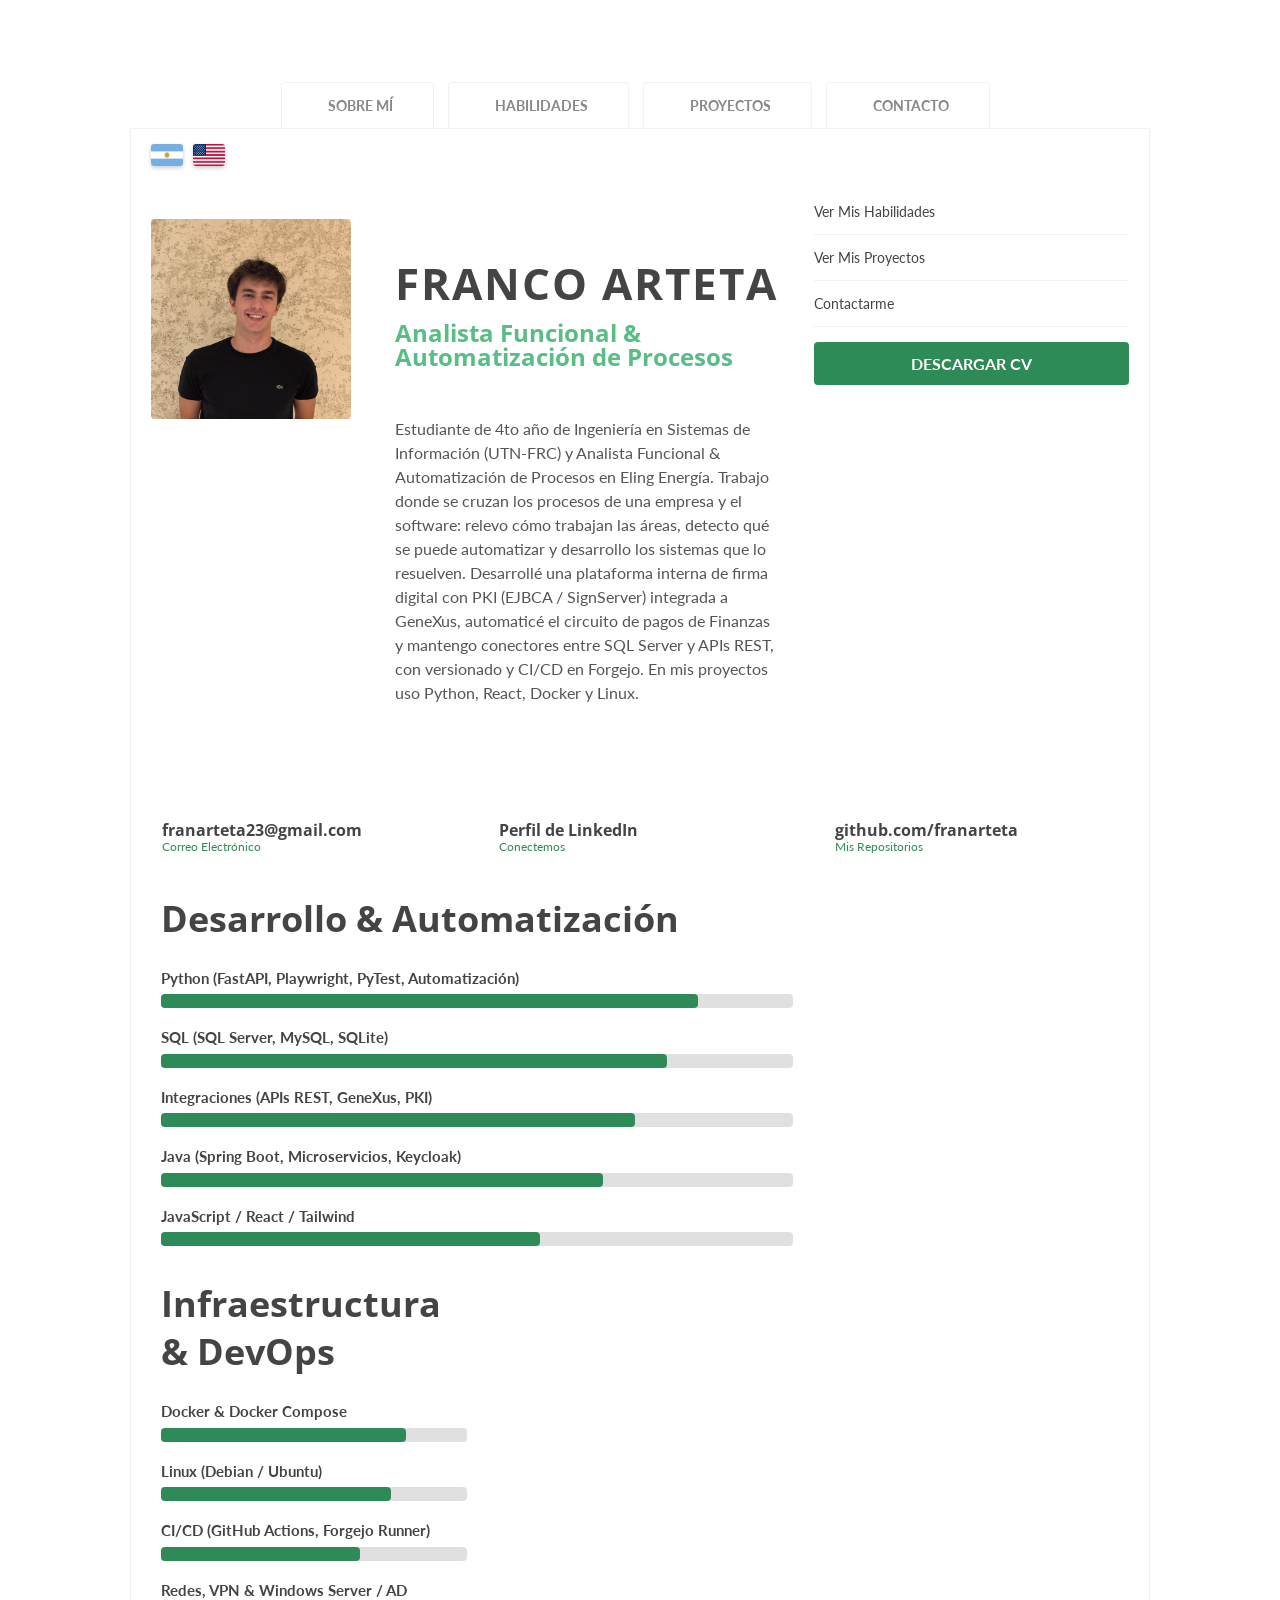
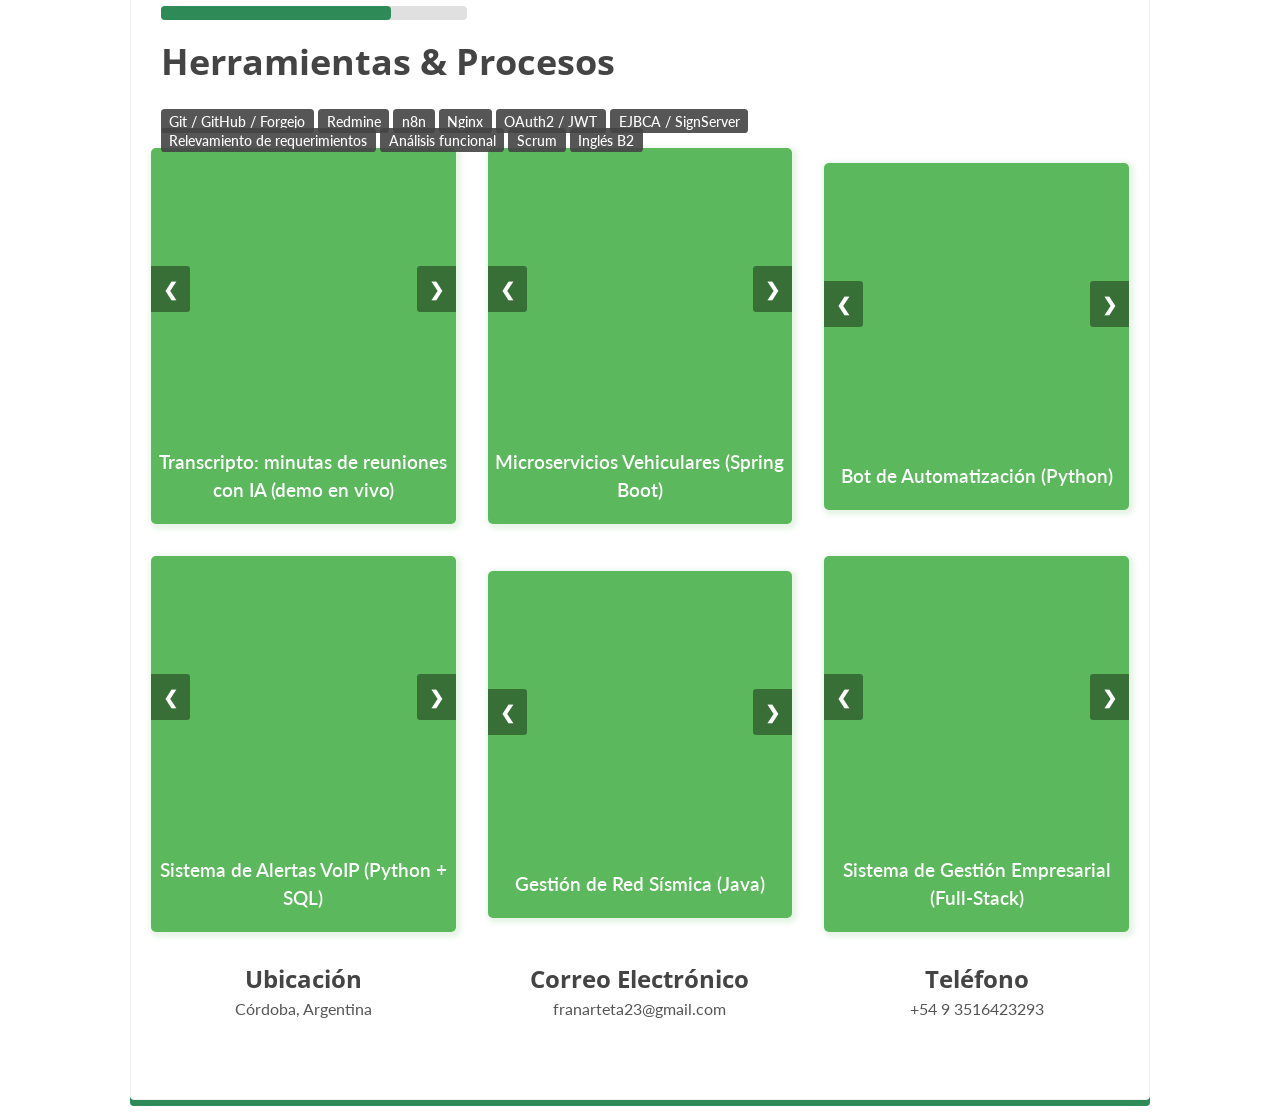
==== commit b8355a24: "Portfolio actualizado: perfil actual, Transcripto, habilidades, CVs y links corregidos" ====
--- a/index.html
+++ b/index.html
@@ -2,11 +2,11 @@
 <html class="no-js" lang="es">
 
 <head>
-  <title> Franco Arteta | Backend Developer </title>
+  <title>Franco Arteta | Python, Automatización & Backend</title>
 
   <meta charset="utf-8">
   <meta http-equiv="X-UA-Compatible" content="IE=edge,chrome=1">
-  <meta name="description" content="Portfolio de Franco Arteta - Desarrollador Backend & Infraestructura IT">
+  <meta name="description" content="Portfolio de Franco Arteta - Analista Funcional & Automatización de Procesos, desarrollo Python, SQL, Docker y CI/CD">
   <meta name="viewport" content="width=device-width, initial-scale=1.0">
 
   <link rel='shortcut icon' type='image/x-icon' href='favicon.ico' />
@@ -78,7 +78,7 @@
 
     /* Carrusel de Proyectos */
     .slideshow-container { position: relative; margin: auto; overflow: hidden; border-radius: 5px 5px 0 0; }
-    .mySlides1, .mySlides2, .mySlides3, .mySlides4, .mySlides5 { display: none; }
+    .mySlides1, .mySlides2, .mySlides3, .mySlides4, .mySlides5, .mySlides6 { display: none; }
     .prev, .next {
       cursor: pointer; position: absolute; top: 50%; width: auto; padding: 12px; margin-top: -22px;
       color: white !important; font-weight: bold; font-size: 18px; transition: 0.6s ease;
@@ -101,8 +101,8 @@
         <div id="logo">
           <h6>Franco Arteta</h6>
           <h4>
-            <span class="es">Desarrollador Backend / Infraestructura IT</span>
-            <span class="en">Backend Developer / IT Infrastructure</span>
+            <span class="es">Automatización de Procesos / Desarrollo Python</span>
+            <span class="en">Process Automation / Python Development</span>
           </h4>
         </div>
       </header>
@@ -156,11 +156,11 @@
                 <div class="info">
                   <h2><p></p>Franco Arteta</h2>
                   <h4>
-                    <span class="es">Desarrollador Backend & Soporte IT</span>
-                    <span class="en">Backend Developer & IT Support</span>
+                    <span class="es">Analista Funcional & Automatización de Procesos</span>
+                    <span class="en">Functional Analyst & Process Automation</span>
                   </h4>
-                  <p class="es">Estudiante de 4to año de Ingeniería en Sistemas orientado a la arquitectura de software y la infraestructura. Combino una sólida base en desarrollo backend (Java, Spring Boot, Python) con experiencia real en soporte corporativo, gestión de servidores y procesos logísticos. Me apasiona resolver problemas complejos, automatizar procesos y construir sistemas robustos desde los cimientos hasta el despliegue.</p>
-                  <p class="en">4th-year Information Systems Engineering student focused on software architecture and infrastructure. I combine a solid foundation in backend development (Java, Spring Boot, Python) with real-world experience in corporate support, server management, and logistics processes. I am passionate about solving complex problems, automating workflows, and building robust systems from the ground up to deployment.</p>
+                  <p class="es">Estudiante de 4to año de Ingeniería en Sistemas de Información (UTN-FRC) y Analista Funcional & Automatización de Procesos en Eling Energía. Trabajo donde se cruzan los procesos de una empresa y el software: relevo cómo trabajan las áreas, detecto qué se puede automatizar y desarrollo los sistemas que lo resuelven. Desarrollé una plataforma interna de firma digital con PKI (EJBCA / SignServer) integrada a GeneXus, automaticé el circuito de pagos de Finanzas y mantengo conectores entre SQL Server y APIs REST, con versionado y CI/CD en Forgejo. En mis proyectos uso Python, React, Docker y Linux.</p>
+                  <p class="en">4th-year Information Systems Engineering student (UTN-FRC) and Functional Analyst &amp; Process Automation at Eling Energía (Argentina). I work where business processes meet software: I gather how teams actually work, find what can be automated and build the systems that solve it. I built an internal PKI-based digital-signature platform (EJBCA / SignServer) integrated with GeneXus, automated the Finance payment-approval workflow and maintain connectors between SQL Server and REST APIs, with version control and CI/CD on Forgejo. My side projects use Python, React, Docker and Linux.</p>
                 </div>
               </div>
 
@@ -193,7 +193,7 @@
                   <div class="item-box clearfix">
                     <i class="icon-linkedin"></i>
                     <div class="item-data">
-                      <h3><a href="https://www.linkedin.com/in/franco-mart%C3%ADn-arteta-42b409326/" target="_blank"><span class="es">Perfil de LinkedIn</span><span class="en">LinkedIn Profile</span></a></h3>
+                      <h3><a href="https://www.linkedin.com/in/franarteta/" target="_blank"><span class="es">Perfil de LinkedIn</span><span class="en">LinkedIn Profile</span></a></h3>
                       <p><span class="es">Conectemos</span><span class="en">Let's Connect</span></p>
                     </div>
                   </div>
@@ -214,61 +214,62 @@
           <div id="resume">
             <section class="clearfix">
               <div class="g2">
-                <h3><span class="es">Desarrollo Backend & Arquitectura</span><span class="en">Backend Dev & Architecture</span></h3>
-                
-                <div class="skill-item">
-                  <p class="skill-title">Java (Spring Boot, JPA/Hibernate, Microservicios)</p>
-                  <div class="meter emerald"><span style="width: 90%"></span></div>
-                </div>
-                <div class="skill-item">
-                  <p class="skill-title">Python (APIs, Automatización, Scripting)</p>
+                <h3><span class="es">Desarrollo & Automatización</span><span class="en">Development & Automation</span></h3>
+                <div class="skill-item">
+                  <p class="skill-title">Python (FastAPI, Playwright, PyTest, <span class="es">Automatización</span><span class="en">Automation</span>)</p>
                   <div class="meter emerald"><span style="width: 85%"></span></div>
                 </div>
                 <div class="skill-item">
-                  <p class="skill-title"><span class="es">Bases de Datos (SQL, Modelado Relacional)</span><span class="en">Databases (SQL, Relational Modeling)</span></p>
-                  <div class="meter emerald"><span style="width: 85%"></span></div>
-                </div>
-                <div class="skill-item">
-                  <p class="skill-title"><span class="es">Patrones de Diseño & Arquitectura</span><span class="en">Design Patterns & Architecture</span></p>
+                  <p class="skill-title">SQL (SQL Server, MySQL, SQLite)</p>
+                  <div class="meter emerald"><span style="width: 80%"></span></div>
+                </div>
+                <div class="skill-item">
+                  <p class="skill-title"><span class="es">Integraciones (APIs REST, GeneXus, PKI)</span><span class="en">Integrations (REST APIs, GeneXus, PKI)</span></p>
                   <div class="meter emerald"><span style="width: 75%"></span></div>
                 </div>
                 <div class="skill-item">
-                  <p class="skill-title"><span class="es">C++ & Estructuras de Datos</span><span class="en">C++ & Data Structures</span></p>
+                  <p class="skill-title">Java (Spring Boot, <span class="es">Microservicios</span><span class="en">Microservices</span>, Keycloak)</p>
+                  <div class="meter emerald"><span style="width: 70%"></span></div>
+                </div>
+                <div class="skill-item">
+                  <p class="skill-title">JavaScript / React / Tailwind</p>
+                  <div class="meter emerald"><span style="width: 60%"></span></div>
+                </div>
+                <div class="break"></div>
+              </div>
+
+              <div class="g1">
+                <h3><span class="es">Infraestructura & DevOps</span><span class="en">Infrastructure & DevOps</span></h3>
+                <div class="skill-item">
+                  <p class="skill-title">Docker & Docker Compose</p>
+                  <div class="meter emerald"><span style="width: 80%"></span></div>
+                </div>
+                <div class="skill-item">
+                  <p class="skill-title">Linux (Debian / Ubuntu)</p>
+                  <div class="meter emerald"><span style="width: 75%"></span></div>
+                </div>
+                <div class="skill-item">
+                  <p class="skill-title">CI/CD (GitHub Actions, Forgejo Runner)</p>
                   <div class="meter emerald"><span style="width: 65%"></span></div>
                 </div>
-
-                <div class="break"></div>
-              </div>
-
-              <div class="g1">
-                <h3><span class="es">Infraestructura & DevOps</span><span class="en">Infrastructure & DevOps</span></h3>
-                
-                <div class="skill-item">
-                  <p class="skill-title">Windows Server & Active Directory</p>
-                  <div class="meter emerald"><span style="width: 85%"></span></div>
-                </div>
-                <div class="skill-item">
-                  <p class="skill-title"><span class="es">Redes (VPNs, Enrutamiento, TCP/IP)</span><span class="en">Networks (VPNs, Routing, TCP/IP)</span></p>
-                  <div class="meter emerald"><span style="width: 80%"></span></div>
-                </div>
-                <div class="skill-item">
-                  <p class="skill-title"><span class="es">Sistemas Operativos (Linux/Windows)</span><span class="en">Operating Systems (Linux/Windows)</span></p>
-                  <div class="meter emerald"><span style="width: 80%"></span></div>
-                </div>
-                <div class="skill-item">
-                  <p class="skill-title">Self-Hosting (NAS, CasaOS, Servers)</p>
+                <div class="skill-item">
+                  <p class="skill-title"><span class="es">Redes, VPN & Windows Server / AD</span><span class="en">Networking, VPN & Windows Server / AD</span></p>
                   <div class="meter emerald"><span style="width: 75%"></span></div>
                 </div>
               </div>
 
               <div class="g2">
-                <h3><span class="es">Herramientas & Conceptos</span><span class="en">Tools & Core Concepts</span></h3>
-                <span class="label label-info">Git / GitHub</span>
-                <span class="label label-info">SAP (PM/MM)</span>
-                <span class="label label-info">APIs REST / OAuth2</span>
-                <span class="label label-info"><span class="es">Lógica de Negocios</span><span class="en">Business Logic</span></span>
-                <span class="label label-info"><span class="es">Metodologías Ágiles</span><span class="en">Agile Methods</span></span>
-                <span class="label label-info">Green Software</span>
+                <h3><span class="es">Herramientas & Procesos</span><span class="en">Tools & Process</span></h3>
+                <span class="label label-info">Git / GitHub / Forgejo</span>
+                <span class="label label-info">Redmine</span>
+                <span class="label label-info">n8n</span>
+                <span class="label label-info">Nginx</span>
+                <span class="label label-info">OAuth2 / JWT</span>
+                <span class="label label-info">EJBCA / SignServer</span>
+                <span class="label label-info"><span class="es">Relevamiento de requerimientos</span><span class="en">Requirements gathering</span></span>
+                <span class="label label-info"><span class="es">Análisis funcional</span><span class="en">Functional analysis</span></span>
+                <span class="label label-info">Scrum</span>
+                <span class="label label-info"><span class="es">Inglés B2</span><span class="en">English B2</span></span>
               </div>
             </section>
           </div>
@@ -276,7 +277,19 @@
           <div id="portfolio">
             <section class="clearfix">
               <div class="project-section">
-                
+
+                <div class="project-container">
+                  <div class="slideshow-container" id="slideshow6">
+                    <a href="https://transcripto-showcase.vercel.app" target="_blank">
+                      <div class="mySlides6 fade"><img src="./images/proyecto6_img1.png" style="width:100%" alt="Transcripto"></div>
+                      <div class="mySlides6 fade"><img src="./images/proyecto6_img2.png" style="width:100%" alt="Transcripto grabando"></div>
+                      <div class="mySlides6 fade"><img src="./images/proyecto6_img3.png" style="width:100%" alt="Transcripto Lite"></div>
+                    </a>
+                    <a class="prev" onclick="plusSlides(-1, 5)">&#10094;</a>
+                    <a class="next" onclick="plusSlides(1, 5)">&#10095;</a>
+                  </div>
+                  <p class="project-title"><span class="es">Transcripto: minutas de reuniones con IA (demo en vivo)</span><span class="en">Transcripto: AI meeting minutes (live demo)</span></p>
+                </div>
                 <div class="project-container">
                   <div class="slideshow-container" id="slideshow1">
                     <a href="https://github.com/franarteta/microservicios-gestion-vehicular" target="_blank">
@@ -291,7 +304,7 @@
 
                 <div class="project-container">
                   <div class="slideshow-container" id="slideshow2">
-                    <a href="LINK_A_TU_REPO_BOT_VIDEOS" target="_blank">
+                    <a href="https://github.com/franarteta/video-automation-bot-showcase" target="_blank">
                       <div class="mySlides2 fade"><img src="./images/proyecto2_img1.png" style="width:100%" alt="Img 1"></div>
                       <div class="mySlides2 fade"><img src="./images/proyecto2_img2.png" style="width:100%" alt="Img 2"></div>
                     </a>
--- a/css/main.css
+++ b/css/main.css
@@ -180,7 +180,7 @@
 }
 
 legend {
-  *margin-left: -.75em
+  *margin-left: -.75em;
 }
 
 button, input, select, textarea {
